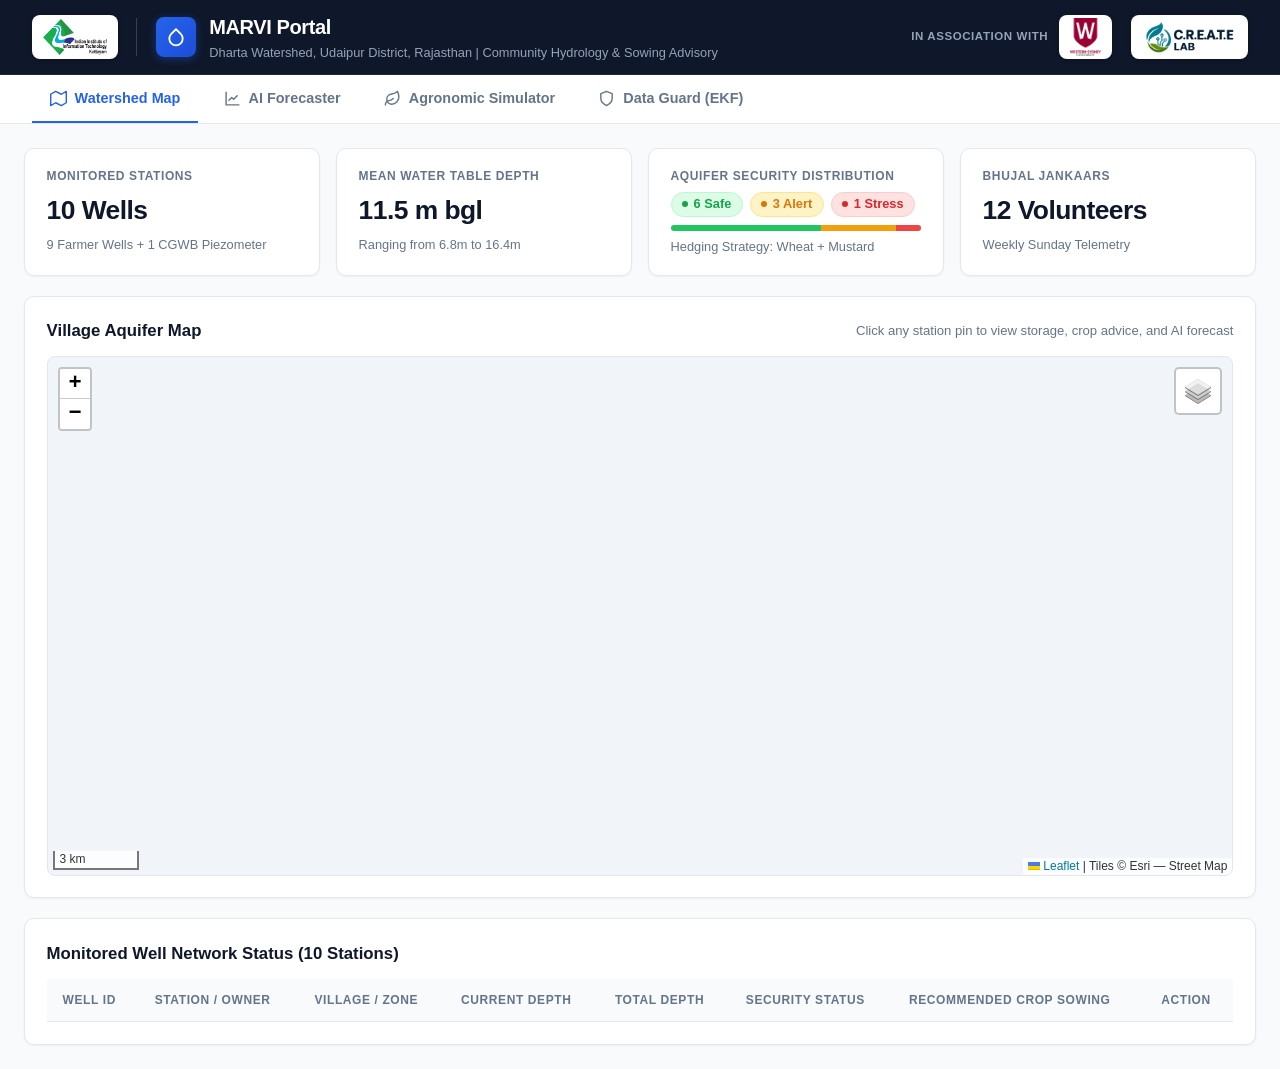
==== static/index.html @ f60148c8 "Initial commit: MARVI Smart Groundwater Portal & Vercel deployment configuration" ====
<!DOCTYPE html>
<html lang="en">
<head>
    <meta charset="UTF-8">
    <meta name="viewport" content="width=device-width, initial-scale=1.0">
    <title>MARVI - Smart Groundwater & Agronomic Advisory Portal</title>
    <link rel="icon" type="image/svg+xml" href="/static/favicon.svg">
    <link rel="shortcut icon" href="/static/favicon.svg">
    <!-- Local Leaflet CSS -->
    <link rel="stylesheet" href="/static/vendor/leaflet.css">
    <!-- Local Chart.js -->
    <script src="/static/vendor/chart.umd.min.js"></script>
    <!-- Local Leaflet JS -->
    <script src="/static/vendor/leaflet.js"></script>
    <!-- Custom Style -->
    <link rel="stylesheet" href="/static/style.css?v=4.3">
</head>
<body>

    <!-- Header -->
    <header>
        <div class="header-left">
            <div class="header-logo-card" title="Indian Institute of Information Technology Kottayam">
                <img src="/static/images/iiit_kottayam_logo.png" alt="IIIT Kottayam" class="header-logo" style="max-height: 36px;">
            </div>
            <div class="header-vdiv"></div>
            <div class="brand">
                <div class="brand-icon-wrap">
                    <svg width="20" height="20" viewBox="0 0 24 24" fill="none" stroke="currentColor" stroke-width="2.2" stroke-linecap="round" stroke-linejoin="round">
                        <path d="M12 2.69l5.66 5.66a8 8 0 1 1-11.31 0z"/>
                    </svg>
                </div>
                <div>
                    <div class="brand-title">
                        <span>MARVI Portal</span>
                    </div>
                    <div class="brand-subtitle">Dharta Watershed, Udaipur District, Rajasthan | Community Hydrology & Sowing Advisory</div>
                </div>
            </div>
        </div>

        <div class="header-right">
            <div class="association-block">
                <span class="association-text">In association with</span>
                <div class="header-logo-card" title="Western Sydney University">
                    <img src="/static/images/wsu_logo.png" alt="Western Sydney University" class="header-logo" style="max-height: 38px;">
                </div>
            </div>
            <div class="header-logo-card" title="C.R.E.A.T.E Lab, IIIT Kottayam">
                <img src="/static/images/create_lab_logo.png" alt="C.R.E.A.T.E Lab" class="header-logo" style="max-height: 34px;">
            </div>
        </div>
    </header>

    <!-- Navigation Tabs -->
    <nav class="tab-nav">
        <button class="tab-btn active" data-tab="tab-map">
            <svg viewBox="0 0 24 24" fill="none" stroke="currentColor" stroke-linecap="round" stroke-linejoin="round"><polygon points="1 6 1 22 8 18 16 22 23 18 23 2 16 6 8 2 1 6"/></svg>
            <span>Watershed Map</span>
        </button>
        <button class="tab-btn" data-tab="tab-forecast">
            <svg viewBox="0 0 24 24" fill="none" stroke="currentColor" stroke-linecap="round" stroke-linejoin="round"><path d="M3 3v18h18"/><path d="M18.7 8l-5.1 5.2-2.8-2.7L7 14.3"/></svg>
            <span>AI Forecaster</span>
        </button>
        <button class="tab-btn" data-tab="tab-simulator">
            <svg viewBox="0 0 24 24" fill="none" stroke="currentColor" stroke-linecap="round" stroke-linejoin="round"><path d="M11 20A7 7 0 0 1 9.8 6.1C15.5 5 17 4.48 19 2c1 2 2 4.18 2 8 0 5.5-4.78 10-10 10Z"/><path d="M2 21c0-3 1.85-5.36 5.08-6C9.5 14.52 12 13 13 12"/></svg>
            <span>Agronomic Simulator</span>
        </button>
        <button class="tab-btn" data-tab="tab-guard">
            <svg viewBox="0 0 24 24" fill="none" stroke="currentColor" stroke-linecap="round" stroke-linejoin="round"><path d="M12 22s8-4 8-10V5l-8-3-8 3v7c0 6 8 10 8 10z"/></svg>
            <span>Data Guard (EKF)</span>
        </button>
    </nav>

    <!-- Main Container -->
    <main class="container">

        <!-- ============================================================== -->
        <!-- TAB 1: WATERSHED MAP & WELL FLEET -->
        <!-- ============================================================== -->
        <section id="tab-map" class="tab-pane active">
            <!-- Stat KPIs -->
            <div class="stats-grid">
                <div class="stat-card">
                    <div class="stat-label">Monitored Stations</div>
                    <div class="stat-value" id="kpi-total-stations">10 Wells</div>
                    <div class="stat-sub" id="kpi-station-types">9 Farmer Wells + 1 CGWB Piezometer</div>
                </div>
                <div class="stat-card">
                    <div class="stat-label">Mean Water Table Depth</div>
                    <div class="stat-value" id="kpi-mean-depth">11.5 m bgl</div>
                    <div class="stat-sub" id="kpi-depth-range">Ranging from 6.8m to 16.4m</div>
                </div>
                <div class="stat-card">
                    <div class="stat-label">Aquifer Security Distribution</div>
                    <div class="chip-group" id="kpi-security-dist">
                        <span class="chip chip-green"><span class="chip-dot"></span> 6 Safe</span>
                        <span class="chip chip-amber"><span class="chip-dot"></span> 3 Alert</span>
                        <span class="chip chip-red"><span class="chip-dot"></span> 1 Stress</span>
                    </div>
                    <div class="dist-bar" id="kpi-dist-bar">
                        <div class="dist-bar-green" style="width: 60%;"></div>
                        <div class="dist-bar-amber" style="width: 30%;"></div>
                        <div class="dist-bar-red" style="width: 10%;"></div>
                    </div>
                    <div class="stat-sub" style="margin-top: 0.4rem;">Hedging Strategy: Wheat + Mustard</div>
                </div>
                <div class="stat-card">
                    <div class="stat-label">Bhujal Jankaars</div>
                    <div class="stat-value">12 Volunteers</div>
                    <div class="stat-sub">Weekly Sunday Telemetry</div>
                </div>
            </div>

            <!-- Leaflet Map Card -->
            <div class="card">
                <div class="card-title">
                    <span>Village Aquifer Map</span>
                    <span style="font-size:0.82rem; font-weight:normal; color:var(--text-muted);">Click any station pin to view storage, crop advice, and AI forecast</span>
                </div>
                <div id="map"></div>
            </div>

            <!-- Well Fleet Table -->
            <div class="card">
                <div class="card-title">Monitored Well Network Status (10 Stations)</div>
                <table class="data-table">
                    <thead>
                        <tr>
                            <th>Well ID</th>
                            <th>Station / Owner</th>
                            <th>Village / Zone</th>
                            <th>Current Depth</th>
                            <th>Total Depth</th>
                            <th>Security Status</th>
                            <th>Recommended Crop Sowing</th>
                            <th>Action</th>
                        </tr>
                    </thead>
                    <tbody id="fleet-table-body">
                        <!-- Populated by JS -->
                    </tbody>
                </table>
            </div>
        </section>


        <!-- ============================================================== -->
        <!-- TAB 2: AI FORECASTER (WELL-SPECIFIC HYDROLOGY) -->
        <!-- ============================================================== -->
        <section id="tab-forecast" class="tab-pane">
            <div class="card">
                <div class="card-title">
                    <span>Physics-Informed Dual-Horizon Forecaster</span>
                    <span class="status-badge status-green">Model: PyTorch 2-Layer LSTM (R²=0.92)</span>
                </div>
                <p style="color:var(--text-muted); font-size:0.88rem; margin-bottom:1.2rem;">
                    Physics loss incorporates aquifer mass conservation: &Delta;h &prop; &sum;(Recharge &minus; Pumping).
                    Select any well to inspect its unique hydrogeological depth, seasonal recession rate, and 60d / 90d forecasts.
                </p>

                <!-- Well Selector Bar -->
                <div style="background:#f8fafc; padding:0.9rem 1.2rem; border-radius:8px; border:1px solid var(--border); margin-bottom:1.25rem; display:flex; align-items:center; justify-content:space-between; flex-wrap:wrap; gap:1rem;">
                    <div style="display:flex; align-items:center; gap:0.75rem;">
                        <svg width="20" height="20" viewBox="0 0 24 24" fill="none" stroke="currentColor" stroke-width="2" stroke-linecap="round" stroke-linejoin="round" style="color:var(--primary-accent);">
                            <circle cx="12" cy="12" r="10"></circle>
                            <circle cx="12" cy="12" r="6"></circle>
                            <circle cx="12" cy="12" r="2"></circle>
                        </svg>
                        <div>
                            <div style="font-size:0.75rem; font-weight:700; color:var(--text-muted); text-transform:uppercase;">Select Monitored Well:</div>
                            <select id="forecast-well-select" style="font-weight:600; font-size:0.95rem; padding:0.45rem 0.75rem; border-radius:6px; border:1px solid var(--border); background:white; min-width:340px; color:#0f172a; cursor:pointer;">
                                <option value="RJ-DHT-01">RJ-DHT-01 - Ramesh Patel (Dharta Center) [GREEN]</option>
                                <option value="RJ-DHT-02">RJ-DHT-02 - Suresh Meena (Dharta East) [AMBER]</option>
                                <option value="RJ-DHT-03">RJ-DHT-03 - Kalu Ram (Dharta South) [GREEN]</option>
                                <option value="RJ-DHT-04">RJ-DHT-04 - Mohan Lal (Dharta West Check Dam) [GREEN]</option>
                                <option value="RJ-DHT-05">RJ-DHT-05 - Shanti Devi (Dharta Village Core) [GREEN]</option>
                                <option value="RJ-DHT-06">RJ-DHT-06 - Bhagwati Lal (Dharta North Ridge) [RED]</option>
                                <option value="RJ-DHT-07">RJ-DHT-07 - Leela Bai (Kundai Pond Zone) [GREEN]</option>
                                <option value="RJ-DHT-08">RJ-DHT-08 - Bheru Singh (Badgaon Road) [AMBER]</option>
                                <option value="RJ-DHT-09">RJ-DHT-09 - Chhagan Lal (Rundera Farm Cluster) [AMBER]</option>
                                <option value="Bhinder_Pz_1">Bhinder_Pz_1 - CGWB Regional Piezometer [GREEN]</option>
                            </select>
                        </div>
                    </div>
                    <div id="forecast-well-meta" style="display:flex; gap:1rem; align-items:center; font-size:0.88rem;">
                        <!-- Updated by JS -->
                    </div>
                </div>

                <!-- Dual Horizon KPI Cards -->
                <div class="stats-grid">
                    <div class="stat-card">
                        <div class="stat-label">60-Day Horizon Forecast</div>
                        <div class="stat-value" id="kpi-60d-pred">-- m</div>
                        <div class="stat-sub">
                            Actual Test Truth: <strong id="kpi-60d-true">-- m</strong> &bull; <span id="kpi-60d-diff" style="color:var(--green); font-weight:bold;">--</span> &bull; <strong>R² = 0.92</strong>
                        </div>
                    </div>
                    <div class="stat-card">
                        <div class="stat-label">90-Day Horizon Forecast (Flowering Gate)</div>
                        <div class="stat-value" id="kpi-90d-pred">-- m</div>
                        <div class="stat-sub">
                            Actual Test Truth: <strong id="kpi-90d-true">-- m</strong> &bull; <span id="kpi-90d-diff" style="color:var(--green); font-weight:bold;">--</span> &bull; <strong>R² = 0.86</strong>
                        </div>
                    </div>
                </div>

                <!-- Chart Horizon Mode Switcher -->
                <div style="display:flex; justify-content:space-between; align-items:center; margin-top:1.2rem; margin-bottom:0.6rem; flex-wrap:wrap; gap:0.5rem; background:#f8fafc; padding:0.6rem 1rem; border-radius:8px; border:1px solid var(--border);">
                    <div style="font-weight:700; color:var(--primary); font-size:0.88rem; display:flex; align-items:center; gap:0.4rem;">
                        <span>Forecast Horizon:</span>
                        <span style="font-weight:normal; font-size:0.8rem; color:var(--text-muted);">(Compare Predicted vs Actual for exact timeframes)</span>
                    </div>
                    <div style="display:flex; gap:0.4rem;">
                        <button id="btn-horizon-60d" class="btn btn-outline" style="padding:4px 10px; font-size:0.8rem;" onclick="setHorizonMode('60D')">
                            60-Day Horizon
                        </button>
                        <button id="btn-horizon-90d" class="btn btn-outline" style="padding:4px 10px; font-size:0.8rem;" onclick="setHorizonMode('90D')">
                            90-Day Horizon
                        </button>
                        <button id="btn-horizon-dual" class="btn" style="padding:4px 10px; font-size:0.8rem;" onclick="setHorizonMode('DUAL')">
                            Dual View (Comparison)
                        </button>
                    </div>
                </div>

                <!-- Chart.js Graph -->
                <div style="height: 440px; width: 100%; position: relative; margin-top: 0.5rem;">
                    <canvas id="forecastCanvas"></canvas>
                </div>
            </div>
        </section>


        <!-- ============================================================== -->
        <!-- TAB 3: APPROACHABLE AGRONOMIC SIMULATOR -->
        <!-- ============================================================== -->
        <section id="tab-simulator" class="tab-pane">
            <div class="card">
                <div class="card-title">
                    <span>Crop Planning & What-If Simulator</span>
                    <span id="res-status-badge" class="status-badge status-green">GREEN</span>
                </div>
                <p style="color:var(--text-muted); font-size:0.88rem; margin-bottom:1.25rem;">
                    Simulate your well water level and farm size to find your optimal Rabi crop allocation (Wheat vs Mustard vs Chickpea) and usable water volume in Litres.
                </p>

                <!-- 1-Click Helper Presets Toolbar -->
                <div style="background:#f8fafc; border:1px solid var(--border); border-radius:8px; padding:0.85rem 1rem; margin-bottom:1.25rem;">
                    <div style="font-weight:700; font-size:0.85rem; color:var(--primary); margin-bottom:0.5rem;">
                        Quick Scenario Presets:
                    </div>
                    <div style="display:flex; gap:0.6rem; flex-wrap:wrap; align-items:center;">
                        <button class="btn btn-outline" style="font-size:0.8rem; padding:4px 10px;" onclick="applySeasonPreset('GOOD')">
                            <span class="chip-dot" style="background:#22c55e;"></span> Good Monsoon (6.5m depth)
                        </button>
                        <button class="btn btn-outline" style="font-size:0.8rem; padding:4px 10px;" onclick="applySeasonPreset('NORMAL')">
                            <span class="chip-dot" style="background:#f59e0b;"></span> Normal Season (10.5m depth)
                        </button>
                        <button class="btn btn-outline" style="font-size:0.8rem; padding:4px 10px;" onclick="applySeasonPreset('DROUGHT')">
                            <span class="chip-dot" style="background:#ef4444;"></span> Drought Stress (15.5m depth)
                        </button>
                        <span style="color:#cbd5e1;">|</span>
                        <div style="display:flex; align-items:center; gap:0.4rem;">
                            <label style="font-size:0.82rem; font-weight:600; color:var(--text-muted);">Load Well:</label>
                            <select id="sim-well-select" style="font-size:0.82rem; font-weight:600; padding:4px 8px; border-radius:6px; background:white; border:1px solid var(--border); max-width:280px; cursor:pointer;">
                                <option value="">-- Choose Monitored Well --</option>
                                <option value="RJ-DHT-01">RJ-DHT-01 - Ramesh Patel (9.6m depth)</option>
                                <option value="RJ-DHT-02">RJ-DHT-02 - Suresh Meena (14.8m depth)</option>
                                <option value="RJ-DHT-03">RJ-DHT-03 - Kalu Ram (10.2m depth)</option>
                                <option value="RJ-DHT-04">RJ-DHT-04 - Mohan Lal (6.8m depth)</option>
                                <option value="RJ-DHT-05">RJ-DHT-05 - Shanti Devi (11.4m depth)</option>
                                <option value="RJ-DHT-06">RJ-DHT-06 - Bhagwati Lal (16.4m depth)</option>
                                <option value="RJ-DHT-07">RJ-DHT-07 - Leela Bai (7.4m depth)</option>
                                <option value="RJ-DHT-08">RJ-DHT-08 - Bheru Singh (13.9m depth)</option>
                                <option value="RJ-DHT-09">RJ-DHT-09 - Chhagan Lal (12.1m depth)</option>
                                <option value="Bhinder_Pz_1">Bhinder_Pz_1 - CGWB Piezometer (12.8m depth)</option>
                            </select>
                        </div>
                    </div>
                </div>

                <div class="grid-2">
                    <!-- Controls Column -->
                    <div>
                        <h4 style="margin-bottom:0.85rem; color:#0f172a; font-size:0.95rem; font-weight:700;">1. Adjust Well & Land Parameters</h4>

                        <div class="form-group">
                            <div class="form-label">
                                <span>Current Water Depth (meters bgl):</span>
                                <span class="form-value-badge" id="val-depth">9.6 m</span>
                            </div>
                            <input type="range" id="sim-depth" min="2.0" max="20.0" step="0.2" value="9.6">
                            <div style="display:flex; justify-content:space-between; font-size:0.75rem; color:var(--text-muted); margin-top:2px;">
                                <span>2m (Full well)</span>
                                <span>10m (Average)</span>
                                <span>20m (Empty)</span>
                            </div>
                        </div>

                        <div class="form-group">
                            <div class="form-label">
                                <span>Well Diameter (meters):</span>
                                <span class="form-value-badge" id="val-diam">2.5 m</span>
                            </div>
                            <input type="range" id="sim-diam" min="1.0" max="5.0" step="0.1" value="2.5">
                            <div style="display:flex; justify-content:space-between; font-size:0.75rem; color:var(--text-muted); margin-top:2px;">
                                <span>1m (Tube well)</span>
                                <span>2.5m (Typical dug well)</span>
                                <span>5m (Wide community well)</span>
                            </div>
                        </div>

                        <div class="form-group">
                            <div class="form-label">
                                <span>Total Well Physical Depth (meters):</span>
                                <span class="form-value-badge" id="val-total">18.0 m</span>
                            </div>
                            <input type="range" id="sim-total" min="10.0" max="25.0" step="0.5" value="18.0">
                            <div style="display:flex; justify-content:space-between; font-size:0.75rem; color:var(--text-muted); margin-top:2px;">
                                <span>10m (Shallow)</span>
                                <span>18m (Bedrock)</span>
                                <span>25m (Deep drilled)</span>
                            </div>
                        </div>

                        <div class="form-group">
                            <div class="form-label">
                                <span>Cultivated Land Area (hectares):</span>
                                <span class="form-value-badge" id="val-area">1.0 ha (4 Bighas)</span>
                            </div>
                            <input type="range" id="sim-area" min="0.5" max="4.0" step="0.1" value="1.0">
                            <div style="display:flex; justify-content:space-between; font-size:0.75rem; color:var(--text-muted); margin-top:2px;">
                                <span>0.5 ha (2 Bighas)</span>
                                <span>1.0 ha (4 Bighas)</span>
                                <span>4.0 ha (16 Bighas)</span>
                            </div>
                        </div>

                        <!-- Sowing Gate Hedging Card -->
                        <div class="alert-box alert-info" style="margin-top:1.25rem;">
                            <strong>Sowing Gate Lock & Hedging Protocol:</strong><br>
                            Sowing choice is locked once in mid-October. A 50/50 hedge (50% Wheat / 50% Mustard) provides proven downside risk mitigation against climate variability.
                            Subsequent weekly 60d/90d AI forecasts steer <em>deficit irrigation rationing</em> rather than unfeasible crop changes.
                        </div>
                    </div>

                    <!-- Visual Output Column -->
                    <div>
                        <h4 style="margin-bottom:0.85rem; color:#0f172a; font-size:0.95rem; font-weight:700;">2. Water Reservoir & Sowing Advice</h4>

                        <!-- Storage KPI Cards -->
                        <div class="stats-grid" style="grid-template-columns: 1fr 1fr; margin-bottom:0.85rem;">
                            <div class="stat-card">
                                <div class="stat-label">Usable Storage Volume</div>
                                <div class="stat-value" id="res-usable-litres" style="font-size:1.35rem;">-- L</div>
                                <div class="stat-sub">Excludes 1.5m pump suction buffer</div>
                            </div>
                            <div class="stat-card">
                                <div class="stat-label">Active Water Column</div>
                                <div class="stat-value" id="res-water-col" style="font-size:1.35rem;">-- m</div>
                                <div class="stat-sub">Saturated aquifer zone</div>
                            </div>
                        </div>

                        <!-- Graphical Cutaway Well Diagram -->
                        <div style="background:#f8fafc; border-radius:8px; padding:1rem; border:1px solid var(--border); display:flex; align-items:center; justify-content:center; gap:2rem;">
                            <div style="font-size:0.82rem; color:var(--text-muted); width:140px; line-height:1.4;">
                                <div><strong>Surface: 0.0m</strong></div>
                                <div style="margin: 22px 0 30px 0; color:#2563eb; font-weight:bold;">
                                    Water Table:<br><span id="diagram-water-depth">9.6m bgl</span>
                                </div>
                                <div style="color:#b45309; font-weight:600;">
                                    Pump Intake (1.5m buffer)
                                </div>
                                <div style="margin-top:18px; font-weight:bold; color:#0f172a;">
                                    Well Bottom: <span id="diagram-total-depth">18.0m</span>
                                </div>
                            </div>
                            <div class="column-visualizer">
                                <div class="water-body" id="water-level-body" style="height: 50%;"></div>
                                <div class="column-label" id="water-col-label" style="top: 45%;">-- m</div>
                            </div>
                        </div>

                        <!-- Crop Allocations -->
                        <div style="margin-top:1rem;">
                            <h4 style="margin-bottom:0.65rem; font-size:0.88rem; font-weight:700;">Recommended Cultivation Allocation:</h4>
                            
                            <div class="crop-bar-wrap">
                                <div class="crop-bar-label">
                                    <span><strong>Wheat (Gehun)</strong> &mdash; 4-5 Irrigations (~450 mm)</span>
                                    <span id="pct-wheat" style="font-weight:700; color:#15803d;">0%</span>
                                </div>
                                <div class="crop-progress"><div class="crop-fill fill-wheat" id="bar-wheat" style="width:0%;"></div></div>
                            </div>

                            <div class="crop-bar-wrap">
                                <div class="crop-bar-label">
                                    <span><strong>Mustard (Sarson)</strong> &mdash; 2-3 Irrigations (~240 mm)</span>
                                    <span id="pct-mustard" style="font-weight:700; color:#b45309;">0%</span>
                                </div>
                                <div class="crop-progress"><div class="crop-fill fill-mustard" id="bar-mustard" style="width:0%;"></div></div>
                            </div>

                            <div class="crop-bar-wrap">
                                <div class="crop-bar-label">
                                    <span><strong>Chickpea (Chana)</strong> &mdash; Drought Hardy (~180 mm)</span>
                                    <span id="pct-chickpea" style="font-weight:700; color:#c2410c;">0%</span>
                                </div>
                                <div class="crop-progress"><div class="crop-fill fill-chickpea" id="bar-chickpea" style="width:0%;"></div></div>
                            </div>

                            <div class="crop-bar-wrap">
                                <div class="crop-bar-label">
                                    <span><strong>Fallow / Conservation</strong> &mdash; Groundwater Preservation</span>
                                    <span id="pct-fallow" style="font-weight:700; color:#64748b;">0%</span>
                                </div>
                                <div class="crop-progress"><div class="crop-fill fill-fallow" id="bar-fallow" style="width:0%;"></div></div>
                            </div>
                        </div>

                        <!-- Action Takeaway Alert -->
                        <div id="sim-alert-box" class="alert-box alert-green">
                            Calculating advisory...
                        </div>
                    </div>
                </div>
            </div>
        </section>


        <!-- ============================================================== -->
        <!-- TAB 4: SMART DATA GUARD (EKF) -->
        <!-- ============================================================== -->
        <section id="tab-guard" class="tab-pane">
            <div class="card">
                <div class="card-title">
                    <span>Smart Data Guard & Extended Kalman Filter (EKF)</span>
                    <span class="status-badge status-green">Layer 1: Physics &bull; Layer 2: EKF &bull; Layer 3: Spatial</span>
                </div>
                <p style="color:var(--text-muted); font-size:0.88rem; margin-bottom:1.25rem;">
                    Validate raw crowdsourced readings from BhuJal Jankaars across all 10 watershed stations. Automatically catches 10x decimal slips, active pumping cone drawdown, and negative depth errors.
                </p>

                <div class="grid-2">
                    <!-- Form -->
                    <div>
                        <div class="form-group">
                            <label class="form-label">Select Target Well:</label>
                            <select id="guard-well" style="cursor:pointer;">
                                <option value="RJ-DHT-01">RJ-DHT-01 - Ramesh Patel (Dharta Center - 18.0m total)</option>
                                <option value="RJ-DHT-02">RJ-DHT-02 - Suresh Meena (Dharta East - 18.0m total)</option>
                                <option value="RJ-DHT-03">RJ-DHT-03 - Kalu Ram (Dharta South - 16.0m total)</option>
                                <option value="RJ-DHT-04">RJ-DHT-04 - Mohan Lal (Dharta West Check Dam - 15.0m total)</option>
                                <option value="RJ-DHT-05">RJ-DHT-05 - Shanti Devi (Dharta Village Core - 17.0m total)</option>
                                <option value="RJ-DHT-06">RJ-DHT-06 - Bhagwati Lal (Dharta North Ridge - 19.0m total)</option>
                                <option value="RJ-DHT-07">RJ-DHT-07 - Leela Bai (Kundai Pond Zone - 14.0m total)</option>
                                <option value="RJ-DHT-08">RJ-DHT-08 - Bheru Singh (Badgaon Road - 18.0m total)</option>
                                <option value="RJ-DHT-09">RJ-DHT-09 - Chhagan Lal (Rundera Farm Cluster - 16.0m total)</option>
                                <option value="Bhinder_Pz_1">Bhinder_Pz_1 - CGWB Piezometer (20.0m total)</option>
                            </select>
                        </div>

                        <div class="form-group">
                            <label class="form-label">Sounder Tape Depth Reading (meters):</label>
                            <input type="number" id="guard-depth" step="0.1" value="9.6">
                        </div>

                        <div class="form-group" style="display:flex; align-items:center; gap:0.6rem;">
                            <input type="checkbox" id="guard-pumping" style="width:auto; cursor:pointer;">
                            <label for="guard-pumping" style="font-size:0.85rem; cursor:pointer;">Is irrigation motor pump currently running?</label>
                        </div>

                        <button id="btn-validate-guard" class="btn" style="width:100%; margin-top:0.35rem;">
                            Run Telemetry Inspection
                        </button>

                        <!-- Quick Test Presets -->
                        <div style="margin-top:1.25rem;">
                            <div style="font-size:0.8rem; font-weight:600; color:var(--text-muted); margin-bottom:0.4rem;">Test Presets:</div>
                            <div style="display:flex; gap:0.4rem; flex-wrap:wrap;">
                                <button class="btn btn-outline" style="font-size:0.75rem; padding:4px 8px;" onclick="setGuardPreset(9.6, false)">Normal (9.6m)</button>
                                <button class="btn btn-outline" style="font-size:0.75rem; padding:4px 8px;" onclick="setGuardPreset(25.0, false)">Decimal Slip (25.0m)</button>
                                <button class="btn btn-outline" style="font-size:0.75rem; padding:4px 8px;" onclick="setGuardPreset(15.8, true)">Pump Running (15.8m)</button>
                                <button class="btn btn-outline" style="font-size:0.75rem; padding:4px 8px;" onclick="setGuardPreset(-2.5, false)">Negative (-2.5m)</button>
                            </div>
                        </div>
                    </div>

                    <!-- Telemetry Output -->
                    <div>
                        <div class="card" style="box-shadow:none; border: 1px solid var(--border); background:#f8fafc;">
                            <div style="display:flex; justify-content:space-between; align-items:center; margin-bottom:0.75rem;">
                                <strong>Inspection Telemetry</strong>
                                <span id="guard-res-status" class="status-badge status-green">ACCEPTED</span>
                            </div>

                            <p id="guard-res-expl" style="font-size:0.9rem; margin-bottom:0.85rem; color:var(--text);">
                                Ready for measurement input.
                            </p>

                            <div id="guard-res-corr" class="alert-box alert-amber" style="display:none; margin-bottom:0.85rem;">
                            </div>

                            <div class="stats-grid" style="grid-template-columns: 1fr 1fr; margin-bottom:0;">
                                <div class="stat-card" style="background:white;">
                                    <div class="stat-label">EKF Predicted Depth</div>
                                    <div class="stat-value" id="guard-res-ekf" style="font-size:1.15rem;">-- m</div>
                                </div>
                                <div class="stat-card" style="background:white;">
                                    <div class="stat-label">Recession Velocity</div>
                                    <div class="stat-value" id="guard-res-vel" style="font-size:1.15rem;">-- m/d</div>
                                </div>
                            </div>
                            <div style="margin-top:0.5rem; font-size:0.75rem; color:var(--text-muted); text-align:right;">
                                Innovation Z-Score: <span id="guard-res-z" style="font-weight:bold;">--</span>
                            </div>
                        </div>
                    </div>
                </div>
            </div>
        </section>

    </main>

    <!-- Custom App Script -->
    <script src="/static/app.js?v=4.1"></script>
</body>
</html>
---- static/vendor/leaflet.css ----
/* required styles */

.leaflet-pane,
.leaflet-tile,
.leaflet-marker-icon,
.leaflet-marker-shadow,
.leaflet-tile-container,
.leaflet-pane > svg,
.leaflet-pane > canvas,
.leaflet-zoom-box,
.leaflet-image-layer,
.leaflet-layer {
	position: absolute;
	left: 0;
	top: 0;
	}
.leaflet-container {
	overflow: hidden;
	}
.leaflet-tile,
.leaflet-marker-icon,
.leaflet-marker-shadow {
	-webkit-user-select: none;
	   -moz-user-select: none;
	        user-select: none;
	  -webkit-user-drag: none;
	}
/* Prevents IE11 from highlighting tiles in blue */
.leaflet-tile::selection {
	background: transparent;
}
/* Safari renders non-retina tile on retina better with this, but Chrome is worse */
.leaflet-safari .leaflet-tile {
	image-rendering: -webkit-optimize-contrast;
	}
/* hack that prevents hw layers "stretching" when loading new tiles */
.leaflet-safari .leaflet-tile-container {
	width: 1600px;
	height: 1600px;
	-webkit-transform-origin: 0 0;
	}
.leaflet-marker-icon,
.leaflet-marker-shadow {
	display: block;
	}
/* .leaflet-container svg: reset svg max-width decleration shipped in Joomla! (joomla.org) 3.x */
/* .leaflet-container img: map is broken in FF if you have max-width: 100% on tiles */
.leaflet-container .leaflet-overlay-pane svg {
	max-width: none !important;
	max-height: none !important;
	}
.leaflet-container .leaflet-marker-pane img,
.leaflet-container .leaflet-shadow-pane img,
.leaflet-container .leaflet-tile-pane img,
.leaflet-container img.leaflet-image-layer,
.leaflet-container .leaflet-tile {
	max-width: none !important;
	max-height: none !important;
	width: auto;
	padding: 0;
	}

.leaflet-container img.leaflet-tile {
	/* See: https://bugs.chromium.org/p/chromium/issues/detail?id=600120 */
	mix-blend-mode: plus-lighter;
}

.leaflet-container.leaflet-touch-zoom {
	-ms-touch-action: pan-x pan-y;
	touch-action: pan-x pan-y;
	}
.leaflet-container.leaflet-touch-drag {
	-ms-touch-action: pinch-zoom;
	/* Fallback for FF which doesn't support pinch-zoom */
	touch-action: none;
	touch-action: pinch-zoom;
}
.leaflet-container.leaflet-touch-drag.leaflet-touch-zoom {
	-ms-touch-action: none;
	touch-action: none;
}
.leaflet-container {
	-webkit-tap-highlight-color: transparent;
}
.leaflet-container a {
	-webkit-tap-highlight-color: rgba(51, 181, 229, 0.4);
}
.leaflet-tile {
	filter: inherit;
	visibility: hidden;
	}
.leaflet-tile-loaded {
	visibility: inherit;
	}
.leaflet-zoom-box {
	width: 0;
	height: 0;
	-moz-box-sizing: border-box;
	     box-sizing: border-box;
	z-index: 800;
	}
/* workaround for https://bugzilla.mozilla.org/show_bug.cgi?id=888319 */
.leaflet-overlay-pane svg {
	-moz-user-select: none;
	}

.leaflet-pane         { z-index: 400; }

.leaflet-tile-pane    { z-index: 200; }
.leaflet-overlay-pane { z-index: 400; }
.leaflet-shadow-pane  { z-index: 500; }
.leaflet-marker-pane  { z-index: 600; }
.leaflet-tooltip-pane   { z-index: 650; }
.leaflet-popup-pane   { z-index: 700; }

.leaflet-map-pane canvas { z-index: 100; }
.leaflet-map-pane svg    { z-index: 200; }

.leaflet-vml-shape {
	width: 1px;
	height: 1px;
	}
.lvml {
	behavior: url(#default#VML);
	display: inline-block;
	position: absolute;
	}


/* control positioning */

.leaflet-control {
	position: relative;
	z-index: 800;
	pointer-events: visiblePainted; /* IE 9-10 doesn't have auto */
	pointer-events: auto;
	}
.leaflet-top,
.leaflet-bottom {
	position: absolute;
	z-index: 1000;
	pointer-events: none;
	}
.leaflet-top {
	top: 0;
	}
.leaflet-right {
	right: 0;
	}
.leaflet-bottom {
	bottom: 0;
	}
.leaflet-left {
	left: 0;
	}
.leaflet-control {
	float: left;
	clear: both;
	}
.leaflet-right .leaflet-control {
	float: right;
	}
.leaflet-top .leaflet-control {
	margin-top: 10px;
	}
.leaflet-bottom .leaflet-control {
	margin-bottom: 10px;
	}
.leaflet-left .leaflet-control {
	margin-left: 10px;
	}
.leaflet-right .leaflet-control {
	margin-right: 10px;
	}


/* zoom and fade animations */

.leaflet-fade-anim .leaflet-popup {
	opacity: 0;
	-webkit-transition: opacity 0.2s linear;
	   -moz-transition: opacity 0.2s linear;
	        transition: opacity 0.2s linear;
	}
.leaflet-fade-anim .leaflet-map-pane .leaflet-popup {
	opacity: 1;
	}
.leaflet-zoom-animated {
	-webkit-transform-origin: 0 0;
	    -ms-transform-origin: 0 0;
	        transform-origin: 0 0;
	}
svg.leaflet-zoom-animated {
	will-change: transform;
}

.leaflet-zoom-anim .leaflet-zoom-animated {
	-webkit-transition: -webkit-transform 0.25s cubic-bezier(0,0,0.25,1);
	   -moz-transition:    -moz-transform 0.25s cubic-bezier(0,0,0.25,1);
	        transition:         transform 0.25s cubic-bezier(0,0,0.25,1);
	}
.leaflet-zoom-anim .leaflet-tile,
.leaflet-pan-anim .leaflet-tile {
	-webkit-transition: none;
	   -moz-transition: none;
	        transition: none;
	}

.leaflet-zoom-anim .leaflet-zoom-hide {
	visibility: hidden;
	}


/* cursors */

.leaflet-interactive {
	cursor: pointer;
	}
.leaflet-grab {
	cursor: -webkit-grab;
	cursor:    -moz-grab;
	cursor:         grab;
	}
.leaflet-crosshair,
.leaflet-crosshair .leaflet-interactive {
	cursor: crosshair;
	}
.leaflet-popup-pane,
.leaflet-control {
	cursor: auto;
	}
.leaflet-dragging .leaflet-grab,
.leaflet-dragging .leaflet-grab .leaflet-interactive,
.leaflet-dragging .leaflet-marker-draggable {
	cursor: move;
	cursor: -webkit-grabbing;
	cursor:    -moz-grabbing;
	cursor:         grabbing;
	}

/* marker & overlays interactivity */
.leaflet-marker-icon,
.leaflet-marker-shadow,
.leaflet-image-layer,
.leaflet-pane > svg path,
.leaflet-tile-container {
	pointer-events: none;
	}

.leaflet-marker-icon.leaflet-interactive,
.leaflet-image-layer.leaflet-interactive,
.leaflet-pane > svg path.leaflet-interactive,
svg.leaflet-image-layer.leaflet-interactive path {
	pointer-events: visiblePainted; /* IE 9-10 doesn't have auto */
	pointer-events: auto;
	}

/* visual tweaks */

.leaflet-container {
	background: #ddd;
	outline-offset: 1px;
	}
.leaflet-container a {
	color: #0078A8;
	}
.leaflet-zoom-box {
	border: 2px dotted #38f;
	background: rgba(255,255,255,0.5);
	}


/* general typography */
.leaflet-container {
	font-family: "Helvetica Neue", Arial, Helvetica, sans-serif;
	font-size: 12px;
	font-size: 0.75rem;
	line-height: 1.5;
	}


/* general toolbar styles */

.leaflet-bar {
	box-shadow: 0 1px 5px rgba(0,0,0,0.65);
	border-radius: 4px;
	}
.leaflet-bar a {
	background-color: #fff;
	border-bottom: 1px solid #ccc;
	width: 26px;
	height: 26px;
	line-height: 26px;
	display: block;
	text-align: center;
	text-decoration: none;
	color: black;
	}
.leaflet-bar a,
.leaflet-control-layers-toggle {
	background-position: 50% 50%;
	background-repeat: no-repeat;
	display: block;
	}
.leaflet-bar a:hover,
.leaflet-bar a:focus {
	background-color: #f4f4f4;
	}
.leaflet-bar a:first-child {
	border-top-left-radius: 4px;
	border-top-right-radius: 4px;
	}
.leaflet-bar a:last-child {
	border-bottom-left-radius: 4px;
	border-bottom-right-radius: 4px;
	border-bottom: none;
	}
.leaflet-bar a.leaflet-disabled {
	cursor: default;
	background-color: #f4f4f4;
	color: #bbb;
	}

.leaflet-touch .leaflet-bar a {
	width: 30px;
	height: 30px;
	line-height: 30px;
	}
.leaflet-touch .leaflet-bar a:first-child {
	border-top-left-radius: 2px;
	border-top-right-radius: 2px;
	}
.leaflet-touch .leaflet-bar a:last-child {
	border-bottom-left-radius: 2px;
	border-bottom-right-radius: 2px;
	}

/* zoom control */

.leaflet-control-zoom-in,
.leaflet-control-zoom-out {
	font: bold 18px 'Lucida Console', Monaco, monospace;
	text-indent: 1px;
	}

.leaflet-touch .leaflet-control-zoom-in, .leaflet-touch .leaflet-control-zoom-out  {
	font-size: 22px;
	}


/* layers control */

.leaflet-control-layers {
	box-shadow: 0 1px 5px rgba(0,0,0,0.4);
	background: #fff;
	border-radius: 5px;
	}
.leaflet-control-layers-toggle {
	background-image: url(images/layers.png);
	width: 36px;
	height: 36px;
	}
.leaflet-retina .leaflet-control-layers-toggle {
	background-image: url(images/layers-2x.png);
	background-size: 26px 26px;
	}
.leaflet-touch .leaflet-control-layers-toggle {
	width: 44px;
	height: 44px;
	}
.leaflet-control-layers .leaflet-control-layers-list,
.leaflet-control-layers-expanded .leaflet-control-layers-toggle {
	display: none;
	}
.leaflet-control-layers-expanded .leaflet-control-layers-list {
	display: block;
	position: relative;
	}
.leaflet-control-layers-expanded {
	padding: 6px 10px 6px 6px;
	color: #333;
	background: #fff;
	}
.leaflet-control-layers-scrollbar {
	overflow-y: scroll;
	overflow-x: hidden;
	padding-right: 5px;
	}
.leaflet-control-layers-selector {
	margin-top: 2px;
	position: relative;
	top: 1px;
	}
.leaflet-control-layers label {
	display: block;
	font-size: 13px;
	font-size: 1.08333em;
	}
.leaflet-control-layers-separator {
	height: 0;
	border-top: 1px solid #ddd;
	margin: 5px -10px 5px -6px;
	}

/* Default icon URLs */
.leaflet-default-icon-path { /* used only in path-guessing heuristic, see L.Icon.Default */
	background-image: url(images/marker-icon.png);
	}


/* attribution and scale controls */

.leaflet-container .leaflet-control-attribution {
	background: #fff;
	background: rgba(255, 255, 255, 0.8);
	margin: 0;
	}
.leaflet-control-attribution,
.leaflet-control-scale-line {
	padding: 0 5px;
	color: #333;
	line-height: 1.4;
	}
.leaflet-control-attribution a {
	text-decoration: none;
	}
.leaflet-control-attribution a:hover,
.leaflet-control-attribution a:focus {
	text-decoration: underline;
	}
.leaflet-attribution-flag {
	display: inline !important;
	vertical-align: baseline !important;
	width: 1em;
	height: 0.6669em;
	}
.leaflet-left .leaflet-control-scale {
	margin-left: 5px;
	}
.leaflet-bottom .leaflet-control-scale {
	margin-bottom: 5px;
	}
.leaflet-control-scale-line {
	border: 2px solid #777;
	border-top: none;
	line-height: 1.1;
	padding: 2px 5px 1px;
	white-space: nowrap;
	-moz-box-sizing: border-box;
	     box-sizing: border-box;
	background: rgba(255, 255, 255, 0.8);
	text-shadow: 1px 1px #fff;
	}
.leaflet-control-scale-line:not(:first-child) {
	border-top: 2px solid #777;
	border-bottom: none;
	margin-top: -2px;
	}
.leaflet-control-scale-line:not(:first-child):not(:last-child) {
	border-bottom: 2px solid #777;
	}

.leaflet-touch .leaflet-control-attribution,
.leaflet-touch .leaflet-control-layers,
.leaflet-touch .leaflet-bar {
	box-shadow: none;
	}
.leaflet-touch .leaflet-control-layers,
.leaflet-touch .leaflet-bar {
	border: 2px solid rgba(0,0,0,0.2);
	background-clip: padding-box;
	}


/* popup */

.leaflet-popup {
	position: absolute;
	text-align: center;
	margin-bottom: 20px;
	}
.leaflet-popup-content-wrapper {
	padding: 1px;
	text-align: left;
	border-radius: 12px;
	}
.leaflet-popup-content {
	margin: 13px 24px 13px 20px;
	line-height: 1.3;
	font-size: 13px;
	font-size: 1.08333em;
	min-height: 1px;
	}
.leaflet-popup-content p {
	margin: 17px 0;
	margin: 1.3em 0;
	}
.leaflet-popup-tip-container {
	width: 40px;
	height: 20px;
	position: absolute;
	left: 50%;
	margin-top: -1px;
	margin-left: -20px;
	overflow: hidden;
	pointer-events: none;
	}
.leaflet-popup-tip {
	width: 17px;
	height: 17px;
	padding: 1px;

	margin: -10px auto 0;
	pointer-events: auto;

	-webkit-transform: rotate(45deg);
	   -moz-transform: rotate(45deg);
	    -ms-transform: rotate(45deg);
	        transform: rotate(45deg);
	}
.leaflet-popup-content-wrapper,
.leaflet-popup-tip {
	background: white;
	color: #333;
	box-shadow: 0 3px 14px rgba(0,0,0,0.4);
	}
.leaflet-container a.leaflet-popup-close-button {
	position: absolute;
	top: 0;
	right: 0;
	border: none;
	text-align: center;
	width: 24px;
	height: 24px;
	font: 16px/24px Tahoma, Verdana, sans-serif;
	color: #757575;
	text-decoration: none;
	background: transparent;
	}
.leaflet-container a.leaflet-popup-close-button:hover,
.leaflet-container a.leaflet-popup-close-button:focus {
	color: #585858;
	}
.leaflet-popup-scrolled {
	overflow: auto;
	}

.leaflet-oldie .leaflet-popup-content-wrapper {
	-ms-zoom: 1;
	}
.leaflet-oldie .leaflet-popup-tip {
	width: 24px;
	margin: 0 auto;

	-ms-filter: "progid:DXImageTransform.Microsoft.Matrix(M11=0.70710678, M12=0.70710678, M21=-0.70710678, M22=0.70710678)";
	filter: progid:DXImageTransform.Microsoft.Matrix(M11=0.70710678, M12=0.70710678, M21=-0.70710678, M22=0.70710678);
	}

.leaflet-oldie .leaflet-control-zoom,
.leaflet-oldie .leaflet-control-layers,
.leaflet-oldie .leaflet-popup-content-wrapper,
.leaflet-oldie .leaflet-popup-tip {
	border: 1px solid #999;
	}


/* div icon */

.leaflet-div-icon {
	background: #fff;
	border: 1px solid #666;
	}


/* Tooltip */
/* Base styles for the element that has a tooltip */
.leaflet-tooltip {
	position: absolute;
	padding: 6px;
	background-color: #fff;
	border: 1px solid #fff;
	border-radius: 3px;
	color: #222;
	white-space: nowrap;
	-webkit-user-select: none;
	-moz-user-select: none;
	-ms-user-select: none;
	user-select: none;
	pointer-events: none;
	box-shadow: 0 1px 3px rgba(0,0,0,0.4);
	}
.leaflet-tooltip.leaflet-interactive {
	cursor: pointer;
	pointer-events: auto;
	}
.leaflet-tooltip-top:before,
.leaflet-tooltip-bottom:before,
.leaflet-tooltip-left:before,
.leaflet-tooltip-right:before {
	position: absolute;
	pointer-events: none;
	border: 6px solid transparent;
	background: transparent;
	content: "";
	}

/* Directions */

.leaflet-tooltip-bottom {
	margin-top: 6px;
}
.leaflet-tooltip-top {
	margin-top: -6px;
}
.leaflet-tooltip-bottom:before,
.leaflet-tooltip-top:before {
	left: 50%;
	margin-left: -6px;
	}
.leaflet-tooltip-top:before {
	bottom: 0;
	margin-bottom: -12px;
	border-top-color: #fff;
	}
.leaflet-tooltip-bottom:before {
	top: 0;
	margin-top: -12px;
	margin-left: -6px;
	border-bottom-color: #fff;
	}
.leaflet-tooltip-left {
	margin-left: -6px;
}
.leaflet-tooltip-right {
	margin-left: 6px;
}
.leaflet-tooltip-left:before,
.leaflet-tooltip-right:before {
	top: 50%;
	margin-top: -6px;
	}
.leaflet-tooltip-left:before {
	right: 0;
	margin-right: -12px;
	border-left-color: #fff;
	}
.leaflet-tooltip-right:before {
	left: 0;
	margin-left: -12px;
	border-right-color: #fff;
	}

/* Printing */

@media print {
	/* Prevent printers from removing background-images of controls. */
	.leaflet-control {
		-webkit-print-color-adjust: exact;
		print-color-adjust: exact;
		}
	}
---- static/style.css ----
/* MARVI Professional GIS & Hydrological Web Application Styles (v4.0) */
:root {
  --primary: #0f172a;
  --primary-accent: #2563eb;
  --primary-light: #3b82f6;
  --secondary: #0d9488;
  --bg: #f8fafc;
  --surface: #ffffff;
  --border: #e2e8f0;
  --border-light: #f1f5f9;
  --text: #0f172a;
  --text-muted: #64748b;
  --text-subtle: #94a3b8;
  
  --green: #16a34a;
  --green-bg: #dcfce7;
  --green-border: #bbf7d0;
  
  --amber: #d97706;
  --amber-bg: #fef3c7;
  --amber-border: #fde68a;
  
  --red: #dc2626;
  --red-bg: #fee2e2;
  --red-border: #fecaca;
  
  --shadow-sm: 0 1px 2px 0 rgb(0 0 0 / 0.05);
  --shadow: 0 1px 3px 0 rgb(0 0 0 / 0.1), 0 1px 2px -1px rgb(0 0 0 / 0.1);
  --shadow-md: 0 4px 6px -1px rgb(0 0 0 / 0.1), 0 2px 4px -2px rgb(0 0 0 / 0.1);
  --shadow-lg: 0 10px 15px -3px rgb(0 0 0 / 0.1), 0 4px 6px -4px rgb(0 0 0 / 0.1);
  --radius: 10px;
}

* {
  box-sizing: border-box;
  margin: 0;
  padding: 0;
}

body {
  font-family: -apple-system, BlinkMacSystemFont, "Inter", "Segoe UI", Roboto, "Helvetica Neue", Arial, sans-serif;
  background-color: var(--bg);
  color: var(--text);
  line-height: 1.5;
  -webkit-font-smoothing: antialiased;
}

/* Header */
header {
  background: #0f172a;
  color: #f8fafc;
  padding: 0.75rem 2rem;
  border-bottom: 1px solid #1e293b;
  display: flex;
  justify-content: space-between;
  align-items: center;
  flex-wrap: wrap;
  gap: 1.25rem;
}

.header-left {
  display: flex;
  align-items: center;
  gap: 1.15rem;
}

.header-vdiv {
  width: 1px;
  height: 38px;
  background: rgba(255, 255, 255, 0.18);
}

.header-right {
  display: flex;
  align-items: center;
  gap: 1.15rem;
  flex-wrap: wrap;
}

.header-logo-card {
  background: #ffffff;
  padding: 4px 10px;
  border-radius: 8px;
  display: inline-flex;
  align-items: center;
  justify-content: center;
  box-shadow: 0 1px 4px rgba(0, 0, 0, 0.25);
  border: 1px solid rgba(255, 255, 255, 0.2);
  height: 44px;
  box-sizing: border-box;
  transition: transform 0.15s ease;
}

.header-logo-card:hover {
  transform: translateY(-1px);
}

.header-logo {
  max-height: 36px;
  width: auto;
  object-fit: contain;
  display: block;
}

.association-block {
  display: flex;
  align-items: center;
  gap: 0.65rem;
}

.association-text {
  font-size: 0.72rem;
  font-weight: 600;
  text-transform: uppercase;
  letter-spacing: 0.05em;
  color: #94a3b8;
  white-space: nowrap;
}

.brand {
  display: flex;
  align-items: center;
  gap: 0.85rem;
}

.brand-icon-wrap {
  width: 40px;
  height: 40px;
  border-radius: 8px;
  background: linear-gradient(135deg, #2563eb 0%, #1d4ed8 100%);
  display: flex;
  align-items: center;
  justify-content: center;
  color: white;
  box-shadow: 0 2px 8px rgba(37, 99, 235, 0.4);
}

.brand-title {
  font-size: 1.25rem;
  font-weight: 700;
  letter-spacing: -0.02em;
  color: #ffffff;
  display: flex;
  align-items: center;
  gap: 0.5rem;
}

.brand-badge {
  font-size: 0.7rem;
  font-weight: 600;
  text-transform: uppercase;
  letter-spacing: 0.05em;
  background: rgba(37, 99, 235, 0.2);
  color: #93c5fd;
  border: 1px solid rgba(147, 197, 253, 0.3);
  padding: 2px 6px;
  border-radius: 4px;
}

.brand-subtitle {
  font-size: 0.8rem;
  color: #94a3b8;
  margin-top: 1px;
}

.system-pill {
  background: rgba(255, 255, 255, 0.06);
  backdrop-filter: blur(8px);
  padding: 0.35rem 0.85rem;
  border-radius: 9999px;
  font-size: 0.8rem;
  font-weight: 500;
  color: #cbd5e1;
  border: 1px solid rgba(255, 255, 255, 0.12);
  display: flex;
  align-items: center;
  gap: 0.5rem;
}

.indicator-dot {
  width: 8px;
  height: 8px;
  border-radius: 50%;
  background: #22c55e;
  box-shadow: 0 0 6px #22c55e;
  display: inline-block;
  animation: pulseDot 2s infinite ease-in-out;
}

@keyframes pulseDot {
  0% { transform: scale(0.95); opacity: 0.8; }
  50% { transform: scale(1.15); opacity: 1; }
  100% { transform: scale(0.95); opacity: 0.8; }
}

/* Navigation Tabs */
nav.tab-nav {
  display: flex;
  background: var(--surface);
  border-bottom: 1px solid var(--border);
  padding: 0 2rem;
  gap: 0.5rem;
  overflow-x: auto;
}

.tab-btn {
  background: none;
  border: none;
  padding: 0.9rem 1.1rem;
  font-size: 0.9rem;
  font-weight: 600;
  color: var(--text-muted);
  cursor: pointer;
  border-bottom: 2px solid transparent;
  transition: all 0.2s ease;
  white-space: nowrap;
  display: inline-flex;
  align-items: center;
  gap: 0.5rem;
}

.tab-btn svg {
  width: 17px;
  height: 17px;
  stroke-width: 2;
  color: var(--text-muted);
  transition: color 0.2s ease;
}

.tab-btn:hover {
  color: var(--primary-accent);
}

.tab-btn:hover svg {
  color: var(--primary-accent);
}

.tab-btn.active {
  color: var(--primary-accent);
  border-bottom-color: var(--primary-accent);
}

.tab-btn.active svg {
  color: var(--primary-accent);
}

/* Main Container */
main.container {
  max-width: 1400px;
  margin: 1.5rem auto;
  padding: 0 1.5rem;
}

.tab-pane {
  display: none;
}

.tab-pane.active {
  display: block;
  animation: fadeIn 0.2s ease-in-out;
}

@keyframes fadeIn {
  from { opacity: 0; transform: translateY(3px); }
  to { opacity: 1; transform: translateY(0); }
}

/* Stat Cards */
.stats-grid {
  display: grid;
  grid-template-columns: repeat(auto-fit, minmax(240px, 1fr));
  gap: 1rem;
  margin-bottom: 1.25rem;
}

.stat-card {
  background: var(--surface);
  padding: 1.15rem 1.35rem;
  border-radius: var(--radius);
  border: 1px solid var(--border);
  box-shadow: var(--shadow-sm);
  transition: box-shadow 0.2s ease;
}

.stat-card:hover {
  box-shadow: var(--shadow);
}

.stat-label {
  font-size: 0.75rem;
  color: var(--text-muted);
  text-transform: uppercase;
  letter-spacing: 0.05em;
  font-weight: 700;
}

.stat-value {
  font-size: 1.65rem;
  font-weight: 700;
  color: #0f172a;
  margin: 0.35rem 0 0.25rem 0;
  letter-spacing: -0.02em;
}

.stat-sub {
  font-size: 0.8rem;
  color: var(--text-muted);
}

/* Status Chips */
.chip-group {
  display: flex;
  align-items: center;
  gap: 0.45rem;
  flex-wrap: wrap;
  margin: 0.4rem 0 0.35rem 0;
}

.chip {
  display: inline-flex;
  align-items: center;
  gap: 0.35rem;
  padding: 0.2rem 0.65rem;
  border-radius: 9999px;
  font-size: 0.8rem;
  font-weight: 600;
  line-height: 1.3;
}

.chip-dot {
  width: 6px;
  height: 6px;
  border-radius: 50%;
}

.chip-green { background: var(--green-bg); color: var(--green); border: 1px solid var(--green-border); }
.chip-green .chip-dot { background: var(--green); }

.chip-amber { background: var(--amber-bg); color: var(--amber); border: 1px solid var(--amber-border); }
.chip-amber .chip-dot { background: var(--amber); }

.chip-red { background: var(--red-bg); color: var(--red); border: 1px solid var(--red-border); }
.chip-red .chip-dot { background: var(--red); }

/* Distribution bar */
.dist-bar {
  display: flex;
  height: 6px;
  border-radius: 9999px;
  overflow: hidden;
  margin-top: 0.5rem;
  background: #f1f5f9;
}

.dist-bar-green { background: #22c55e; }
.dist-bar-amber { background: #f59e0b; }
.dist-bar-red { background: #ef4444; }

/* Cards */
.card {
  background: var(--surface);
  border-radius: var(--radius);
  border: 1px solid var(--border);
  box-shadow: var(--shadow-sm);
  padding: 1.35rem;
  margin-bottom: 1.25rem;
}

.card-title {
  font-size: 1.05rem;
  font-weight: 700;
  color: #0f172a;
  margin-bottom: 0.75rem;
  display: flex;
  align-items: center;
  justify-content: space-between;
  flex-wrap: wrap;
  gap: 0.5rem;
}

/* Leaflet Container Styling */
.leaflet-container {
  background: #f1f5f9 !important;
  font-family: inherit;
}

#map {
  height: 520px;
  width: 100%;
  border-radius: 8px;
  border: 1px solid var(--border);
  z-index: 10;
}

/* Leaflet Custom Marker Icons */
.custom-leaflet-icon {
  background: transparent !important;
  border: none !important;
}

.custom-pin {
  width: 22px;
  height: 22px;
  border-radius: 50%;
  display: flex;
  align-items: center;
  justify-content: center;
  position: relative;
  box-shadow: 0 2px 6px rgba(0, 0, 0, 0.35);
  cursor: pointer;
  transition: transform 0.15s ease;
}

.custom-pin:hover {
  transform: scale(1.18);
}

.pin-core {
  width: 7px;
  height: 7px;
  border-radius: 50%;
  background: #ffffff;
  box-shadow: 0 0 2px rgba(0,0,0,0.4);
}

.pin-green { background: #16a34a; border: 2.5px solid #ffffff; }
.pin-amber { background: #d97706; border: 2.5px solid #ffffff; }
.pin-red { background: #dc2626; border: 2.5px solid #ffffff; }

.pulse-ring {
  position: absolute;
  width: 100%;
  height: 100%;
  border-radius: 50%;
  animation: pulseAnimation 2.2s infinite ease-out;
  pointer-events: none;
}

.pin-green .pulse-ring { border: 2px solid #22c55e; }
.pin-amber .pulse-ring { border: 2px solid #f59e0b; }
.pin-red .pulse-ring { border: 2px solid #ef4444; }

@keyframes pulseAnimation {
  0% { transform: scale(1); opacity: 0.75; }
  70% { transform: scale(2.4); opacity: 0; }
  100% { transform: scale(2.4); opacity: 0; }
}

/* Leaflet Popup Styling */
.leaflet-popup-content-wrapper {
  border-radius: 10px;
  padding: 4px;
  box-shadow: var(--shadow-lg);
  border: 1px solid var(--border);
}

.well-popup {
  padding: 8px 10px;
  min-width: 260px;
}

.popup-header {
  border-bottom: 1px solid var(--border);
  padding-bottom: 6px;
  margin-bottom: 8px;
}

.popup-title {
  font-size: 1rem;
  font-weight: 700;
  color: #0f172a;
}

.popup-village {
  font-size: 0.8rem;
  color: var(--text-muted);
  font-weight: 500;
}

.popup-row {
  display: flex;
  justify-content: space-between;
  margin: 5px 0;
  font-size: 0.85rem;
}

.status-badge {
  display: inline-flex;
  align-items: center;
  padding: 2px 8px;
  border-radius: 4px;
  font-size: 0.7rem;
  font-weight: 700;
  letter-spacing: 0.04em;
  text-transform: uppercase;
}

.status-green { background: var(--green-bg); color: var(--green); border: 1px solid var(--green-border); }
.status-amber { background: var(--amber-bg); color: var(--amber); border: 1px solid var(--amber-border); }
.status-red { background: var(--red-bg); color: var(--red); border: 1px solid var(--red-border); }

.popup-btn {
  display: block;
  text-align: center;
  background: #0f172a;
  color: white;
  border: none;
  padding: 6px 12px;
  border-radius: 6px;
  font-weight: 600;
  font-size: 0.8rem;
  cursor: pointer;
  transition: background 0.15s ease;
}

.popup-btn:hover { background: #2563eb; }
.popup-btn-teal { background: #0d9488; }
.popup-btn-teal:hover { background: #0f766e; }

/* Data Tables */
table.data-table {
  width: 100%;
  border-collapse: collapse;
  margin-top: 0.85rem;
  font-size: 0.9rem;
}

table.data-table th,
table.data-table td {
  padding: 0.75rem 1rem;
  text-align: left;
  border-bottom: 1px solid var(--border);
}

table.data-table th {
  background: #f8fafc;
  font-weight: 600;
  color: var(--text-muted);
  font-size: 0.75rem;
  text-transform: uppercase;
  letter-spacing: 0.05em;
}

table.data-table tr:hover {
  background: #f8fafc;
}

/* Two Column Layout */
.grid-2 {
  display: grid;
  grid-template-columns: 1fr 1fr;
  gap: 1.5rem;
}

@media (max-width: 900px) {
  .grid-2 {
    grid-template-columns: 1fr;
  }
}

/* Form Controls */
.form-group {
  margin-bottom: 1.25rem;
}

.form-label {
  display: flex;
  justify-content: space-between;
  align-items: center;
  font-size: 0.85rem;
  font-weight: 600;
  color: #334155;
  margin-bottom: 0.4rem;
}

.form-value-badge {
  color: var(--primary-accent);
  font-weight: 700;
  font-size: 0.85rem;
  background: #eff6ff;
  padding: 2px 8px;
  border-radius: 4px;
}

input[type="range"] {
  width: 100%;
  height: 6px;
  border-radius: 3px;
  background: #e2e8f0;
  outline: none;
  cursor: pointer;
  -webkit-appearance: none;
}

input[type="range"]::-webkit-slider-thumb {
  -webkit-appearance: none;
  width: 18px;
  height: 18px;
  border-radius: 50%;
  background: #2563eb;
  border: 2px solid white;
  box-shadow: 0 1px 3px rgba(0,0,0,0.25);
  cursor: pointer;
  transition: transform 0.1s ease;
}

input[type="range"]::-webkit-slider-thumb:hover {
  transform: scale(1.15);
}

input[type="text"], input[type="number"], select {
  width: 100%;
  padding: 0.55rem 0.75rem;
  border: 1px solid var(--border);
  border-radius: 6px;
  font-size: 0.9rem;
  background: #ffffff;
  color: var(--text);
  transition: border-color 0.15s ease, box-shadow 0.15s ease;
}

input[type="text"]:focus, input[type="number"]:focus, select:focus {
  outline: none;
  border-color: var(--primary-accent);
  box-shadow: 0 0 0 3px rgba(37, 99, 235, 0.15);
}

/* Crop Allocation Progress Bars */
.crop-bar-wrap {
  margin-bottom: 0.85rem;
}

.crop-bar-label {
  display: flex;
  justify-content: space-between;
  font-size: 0.82rem;
  font-weight: 600;
  color: #334155;
  margin-bottom: 0.35rem;
}

.crop-progress {
  height: 10px;
  background: #f1f5f9;
  border-radius: 9999px;
  overflow: hidden;
  border: 1px solid #e2e8f0;
}

.crop-fill {
  height: 100%;
  border-radius: 9999px;
  transition: width 0.3s ease;
}

.fill-wheat { background: #22c55e; }
.fill-mustard { background: #eab308; }
.fill-chickpea { background: #f97316; }
.fill-fallow { background: #94a3b8; }

/* Alert Box */
.alert-box {
  padding: 0.85rem 1.15rem;
  border-radius: 8px;
  margin-top: 1rem;
  font-size: 0.85rem;
  line-height: 1.5;
  border-left: 3px solid;
}

.alert-green { background: var(--green-bg); border-color: var(--green); color: #064e3b; }
.alert-amber { background: var(--amber-bg); border-color: var(--amber); color: #78350f; }
.alert-red { background: var(--red-bg); border-color: var(--red); color: #7f1d1d; }
.alert-info { background: #f0fdf4; border-color: #22c55e; color: #14532d; }

/* Buttons */
.btn {
  display: inline-flex;
  align-items: center;
  justify-content: center;
  gap: 0.45rem;
  background: #0f172a;
  color: white;
  border: none;
  padding: 0.6rem 1.15rem;
  border-radius: 6px;
  font-weight: 600;
  font-size: 0.88rem;
  cursor: pointer;
  transition: all 0.15s ease;
}

.btn:hover { background: #2563eb; }
.btn-outline {
  background: white;
  border: 1px solid var(--border);
  color: #334155;
}
.btn-outline:hover {
  background: #f8fafc;
  border-color: #cbd5e1;
}

/* Water Column Visualizer */
.column-visualizer {
  height: 270px;
  width: 130px;
  margin: 0 auto;
  border: 3px solid #475569;
  border-top: none;
  border-radius: 0 0 10px 10px;
  position: relative;
  background: #ffffff;
  overflow: hidden;
  box-shadow: inset 0 2px 8px rgba(0,0,0,0.06);
}

.water-body {
  position: absolute;
  bottom: 0;
  left: 0;
  right: 0;
  background: linear-gradient(180deg, #60a5fa 0%, #2563eb 100%);
  transition: height 0.4s ease;
  border-top: 3px solid #3b82f6;
}

.column-label {
  position: absolute;
  right: -95px;
  font-size: 0.75rem;
  font-weight: 600;
  color: var(--text-muted);
}
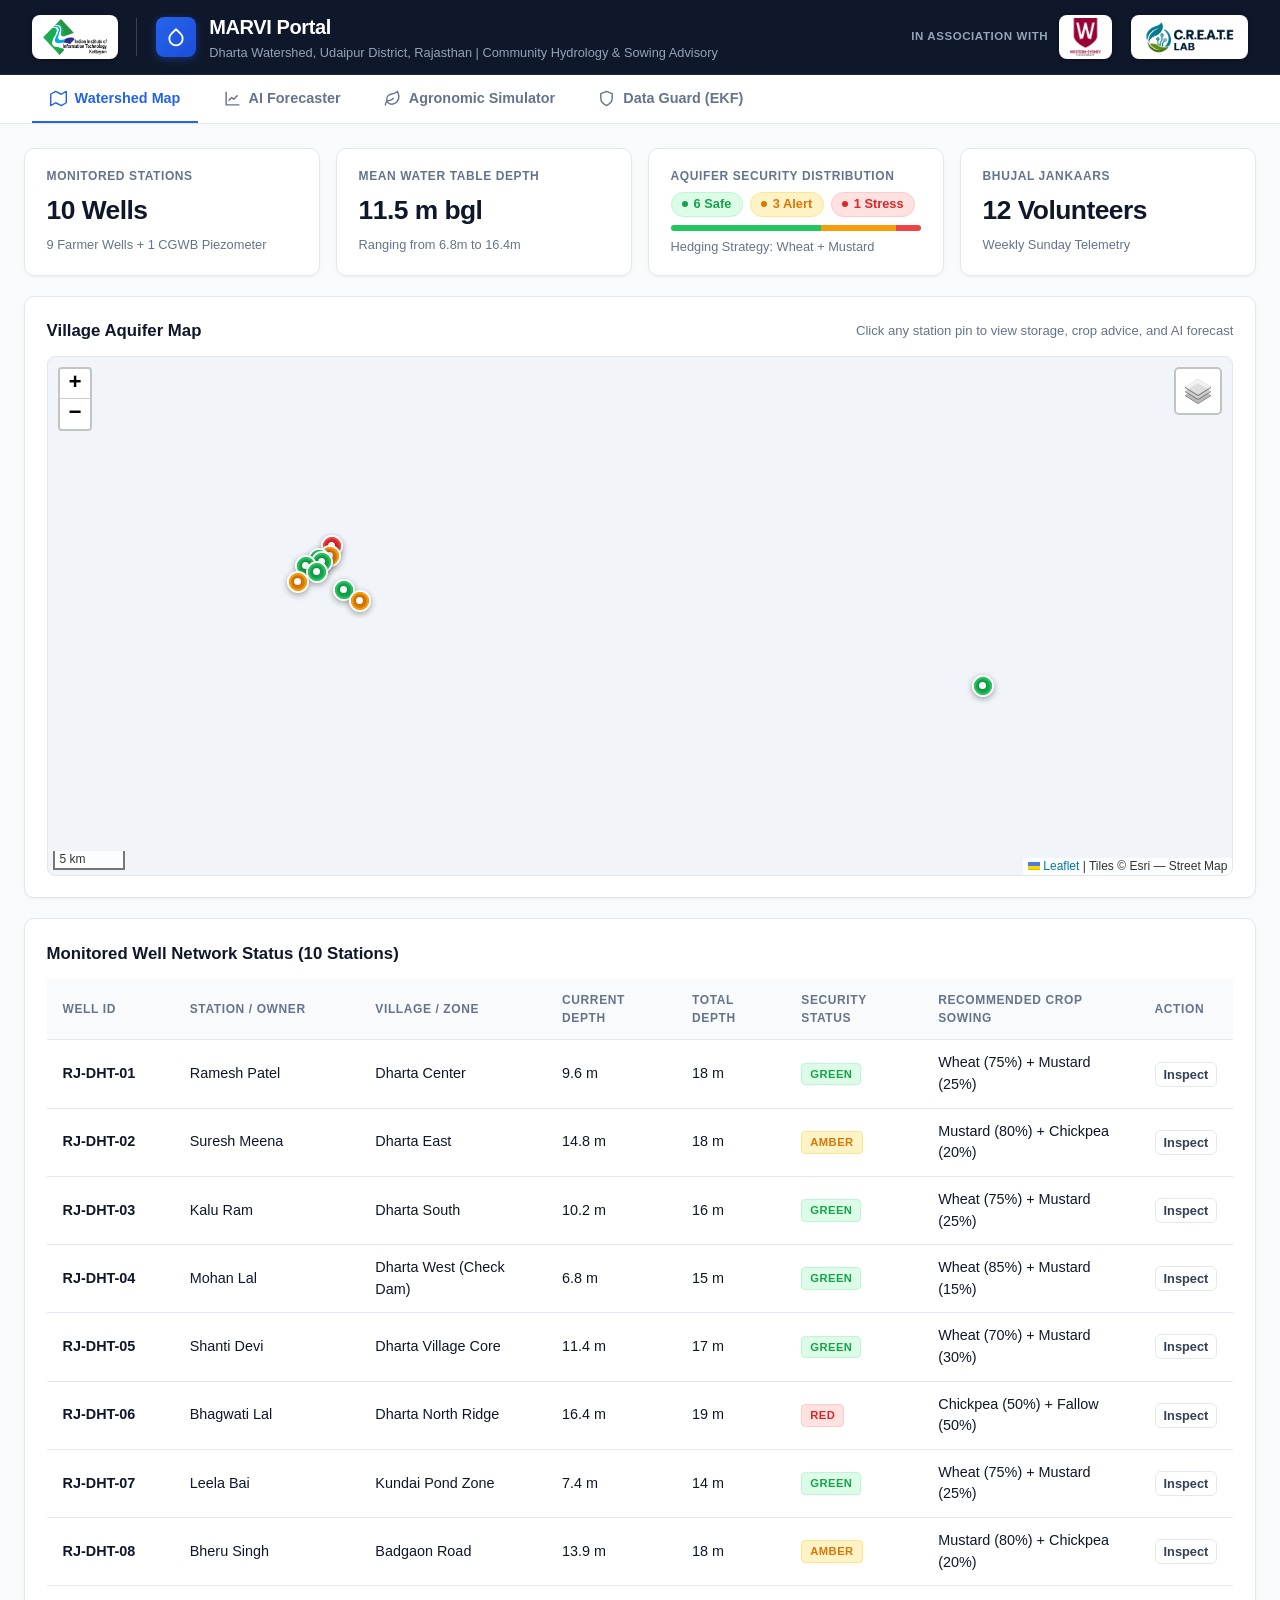
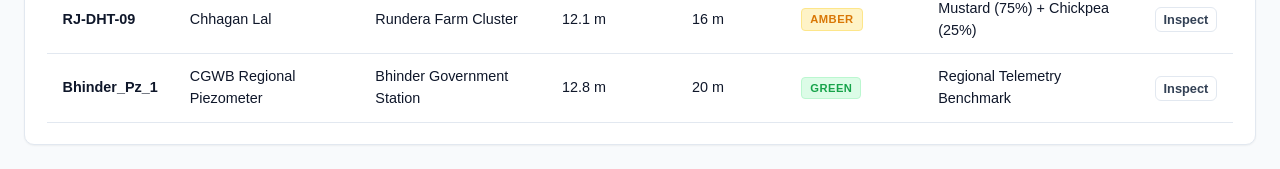
==== commit 6a6e719f: "Fix well pins, telemetry fleet table, and AI forecast graph with hybrid offline-first client and res" ====
--- a/static/index.html
+++ b/static/index.html
@@ -526,6 +526,6 @@
     </main>
 
     <!-- Custom App Script -->
-    <script src="/static/app.js?v=4.1"></script>
+    <script src="/static/app.js?v=4.5"></script>
 </body>
 </html>
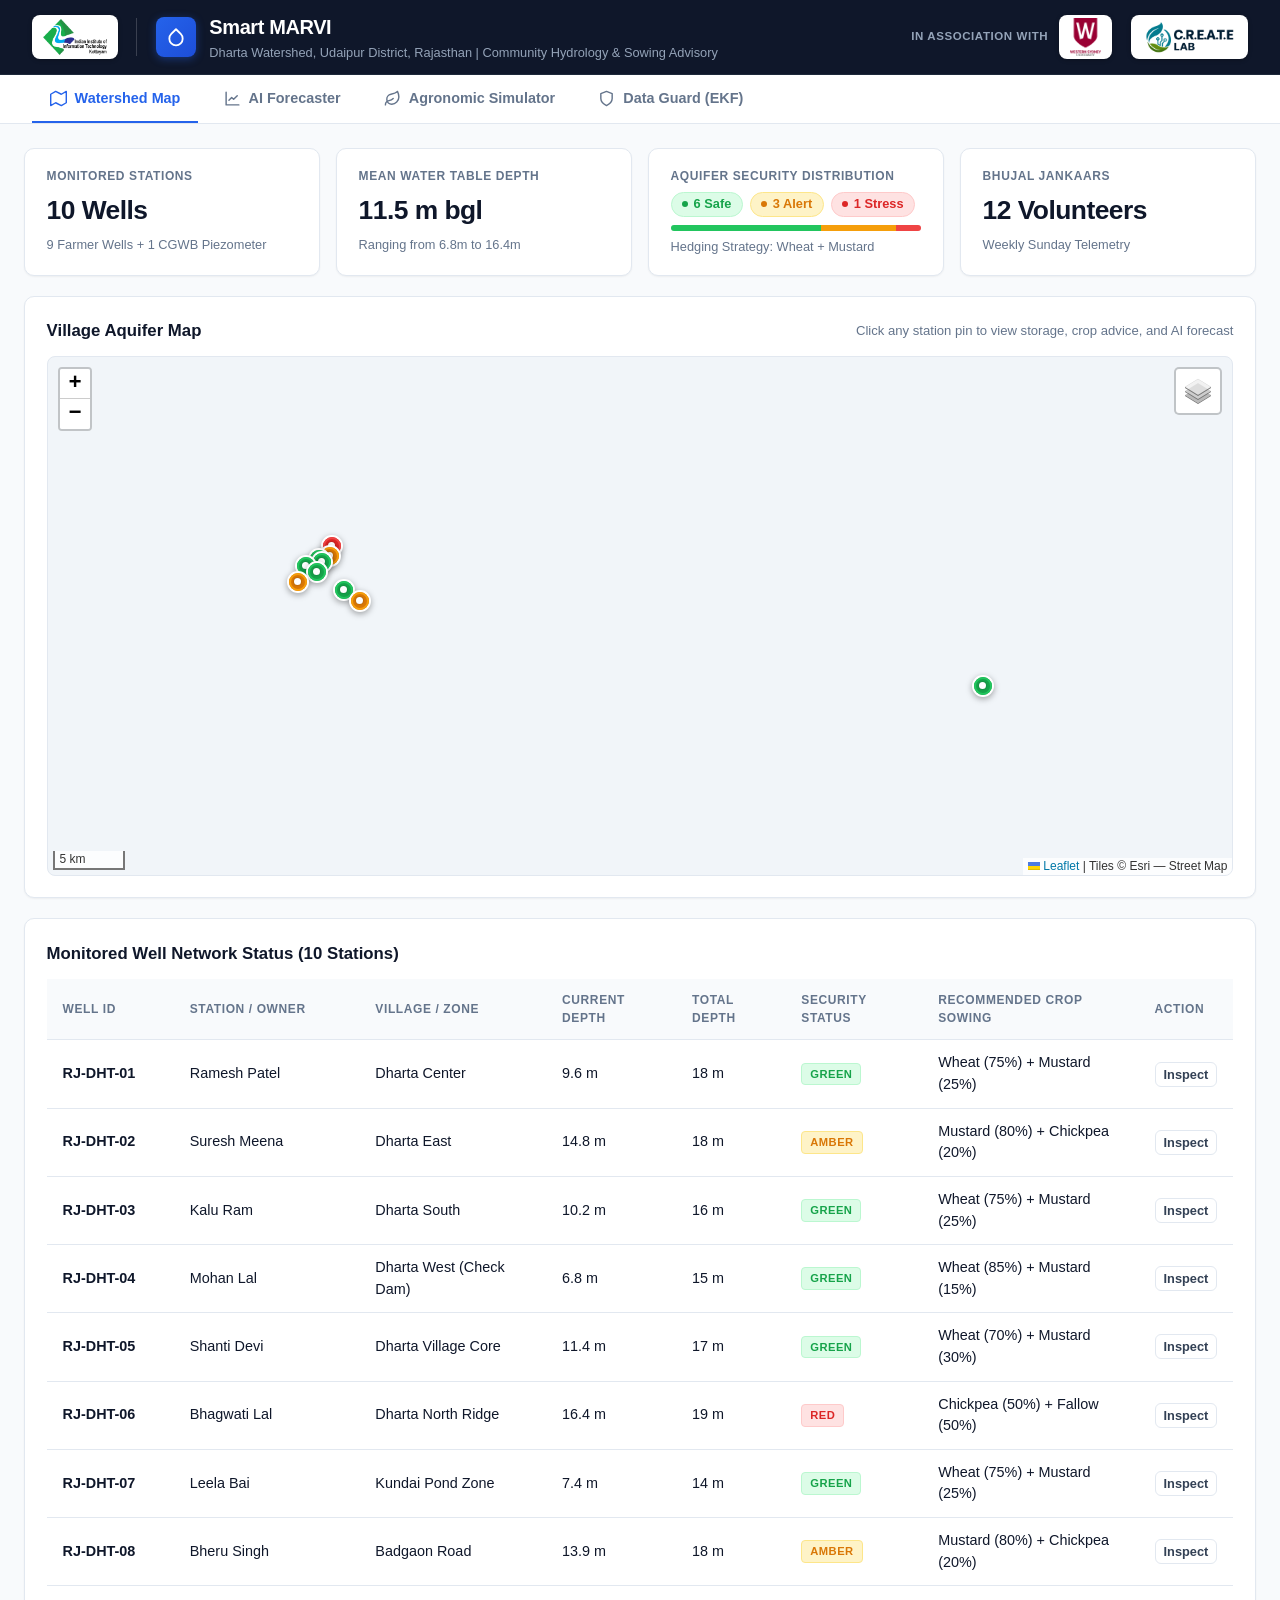
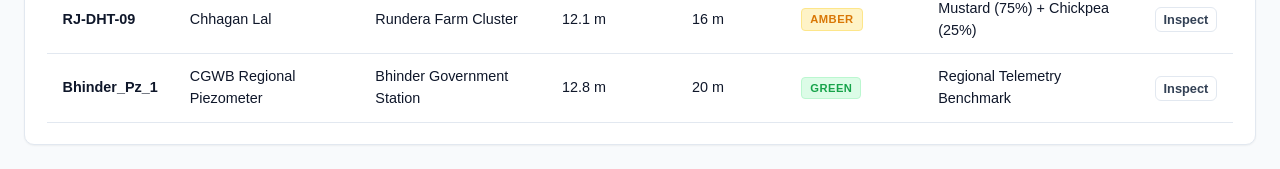
==== commit 8cb2d51c: "Update portal brand title to Smart MARVI" ====
--- a/static/index.html
+++ b/static/index.html
@@ -3,7 +3,7 @@
 <head>
     <meta charset="UTF-8">
     <meta name="viewport" content="width=device-width, initial-scale=1.0">
-    <title>MARVI - Smart Groundwater & Agronomic Advisory Portal</title>
+    <title>Smart MARVI - Community Groundwater & Sowing Advisory Portal</title>
     <link rel="icon" type="image/svg+xml" href="/static/favicon.svg">
     <link rel="shortcut icon" href="/static/favicon.svg">
     <!-- Local Leaflet CSS -->
@@ -32,7 +32,7 @@
                 </div>
                 <div>
                     <div class="brand-title">
-                        <span>MARVI Portal</span>
+                        <span>Smart MARVI</span>
                     </div>
                     <div class="brand-subtitle">Dharta Watershed, Udaipur District, Rajasthan | Community Hydrology & Sowing Advisory</div>
                 </div>
@@ -526,6 +526,6 @@
     </main>
 
     <!-- Custom App Script -->
-    <script src="/static/app.js?v=4.5"></script>
+    <script src="/static/app.js?v=4.6"></script>
 </body>
 </html>
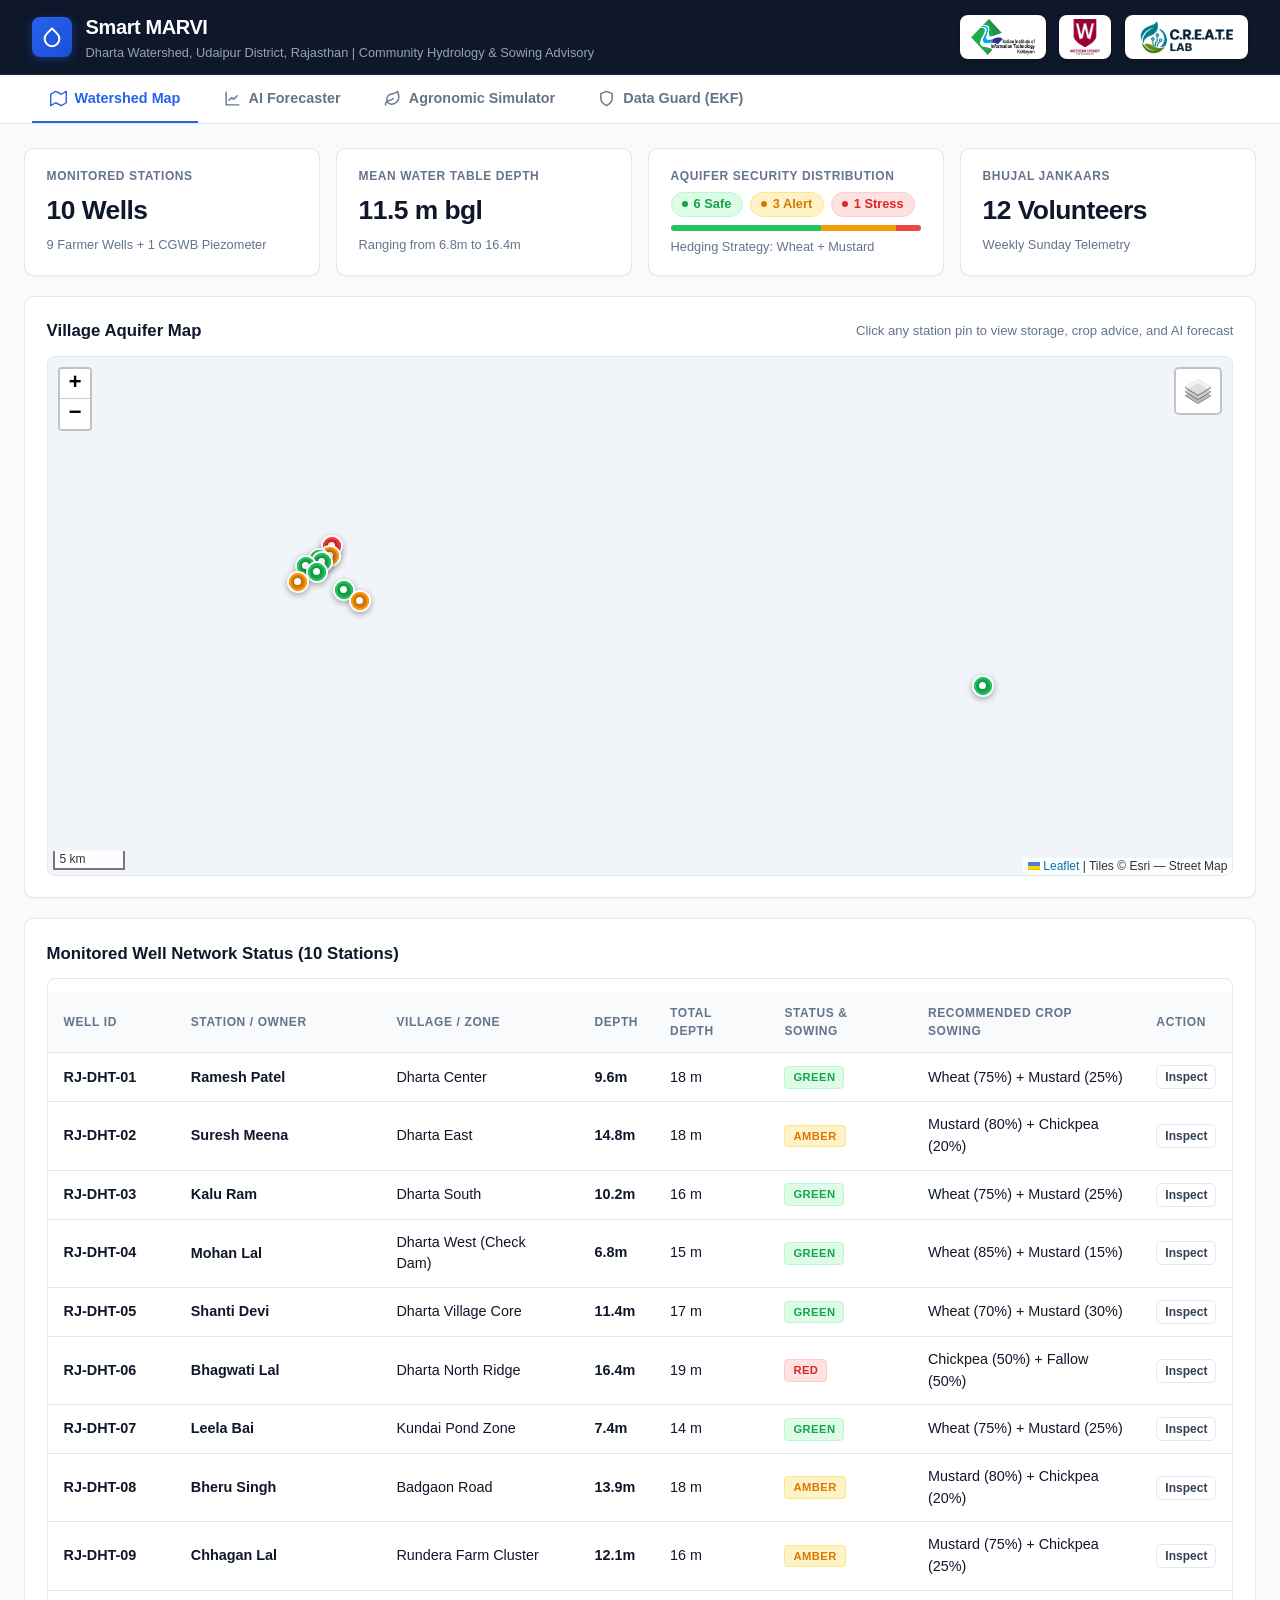
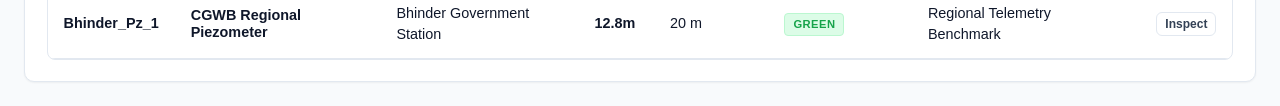
==== commit cc2c4e9f: "feat(mobile): optimize mobile header logos and compact 4-column fleet table" ====
--- a/static/index.html
+++ b/static/index.html
@@ -13,41 +13,37 @@
     <!-- Local Leaflet JS -->
     <script src="/static/vendor/leaflet.js"></script>
     <!-- Custom Style -->
-    <link rel="stylesheet" href="/static/style.css?v=4.3">
+    <link rel="stylesheet" href="/static/style.css?v=5.0">
 </head>
 <body>
 
     <!-- Header -->
     <header>
-        <div class="header-left">
+        <!-- Institutional Partner Logos at the Very Top (All in One Level) -->
+        <div class="header-top-logos">
             <div class="header-logo-card" title="Indian Institute of Information Technology Kottayam">
-                <img src="/static/images/iiit_kottayam_logo.png" alt="IIIT Kottayam" class="header-logo" style="max-height: 36px;">
-            </div>
-            <div class="header-vdiv"></div>
-            <div class="brand">
-                <div class="brand-icon-wrap">
-                    <svg width="20" height="20" viewBox="0 0 24 24" fill="none" stroke="currentColor" stroke-width="2.2" stroke-linecap="round" stroke-linejoin="round">
-                        <path d="M12 2.69l5.66 5.66a8 8 0 1 1-11.31 0z"/>
-                    </svg>
-                </div>
-                <div>
-                    <div class="brand-title">
-                        <span>Smart MARVI</span>
-                    </div>
-                    <div class="brand-subtitle">Dharta Watershed, Udaipur District, Rajasthan | Community Hydrology & Sowing Advisory</div>
-                </div>
+                <img src="/static/images/iiit_kottayam_logo.png" alt="IIIT Kottayam" class="header-logo">
+            </div>
+            <div class="header-logo-card" title="Western Sydney University">
+                <img src="/static/images/wsu_logo.png" alt="Western Sydney University" class="header-logo">
+            </div>
+            <div class="header-logo-card" title="C.R.E.A.T.E Lab, IIIT Kottayam">
+                <img src="/static/images/create_lab_logo.png" alt="C.R.E.A.T.E Lab" class="header-logo">
             </div>
         </div>
 
-        <div class="header-right">
-            <div class="association-block">
-                <span class="association-text">In association with</span>
-                <div class="header-logo-card" title="Western Sydney University">
-                    <img src="/static/images/wsu_logo.png" alt="Western Sydney University" class="header-logo" style="max-height: 38px;">
-                </div>
-            </div>
-            <div class="header-logo-card" title="C.R.E.A.T.E Lab, IIIT Kottayam">
-                <img src="/static/images/create_lab_logo.png" alt="C.R.E.A.T.E Lab" class="header-logo" style="max-height: 34px;">
+        <!-- Brand Title & Subtitle Bar -->
+        <div class="brand">
+            <div class="brand-icon-wrap">
+                <svg width="22" height="22" viewBox="0 0 24 24" fill="none" stroke="currentColor" stroke-width="2.2" stroke-linecap="round" stroke-linejoin="round">
+                    <path d="M12 2.69l5.66 5.66a8 8 0 1 1-11.31 0z"/>
+                </svg>
+            </div>
+            <div class="brand-text">
+                <div class="brand-title">
+                    <span>Smart MARVI</span>
+                </div>
+                <div class="brand-subtitle">Dharta Watershed, Udaipur District, Rajasthan | Community Hydrology & Sowing Advisory</div>
             </div>
         </div>
     </header>
@@ -123,24 +119,29 @@
 
             <!-- Well Fleet Table -->
             <div class="card">
-                <div class="card-title">Monitored Well Network Status (10 Stations)</div>
-                <table class="data-table">
+                <div class="card-title">
+                    <span>Monitored Well Network Status (10 Stations)</span>
+                    <span class="table-scroll-hint">← Swipe to view all 8 columns →</span>
+                </div>
+                <div class="table-responsive">
+                    <table class="data-table">
                     <thead>
                         <tr>
-                            <th>Well ID</th>
-                            <th>Station / Owner</th>
-                            <th>Village / Zone</th>
-                            <th>Current Depth</th>
-                            <th>Total Depth</th>
-                            <th>Security Status</th>
-                            <th>Recommended Crop Sowing</th>
-                            <th>Action</th>
+                            <th class="col-well-id desktop-only">Well ID</th>
+                            <th class="col-station">Station / Owner</th>
+                            <th class="col-village desktop-only">Village / Zone</th>
+                            <th class="col-depth">Depth</th>
+                            <th class="col-total desktop-only">Total Depth</th>
+                            <th class="col-status">Status & Sowing</th>
+                            <th class="col-crop desktop-only">Recommended Crop Sowing</th>
+                            <th class="col-action">Action</th>
                         </tr>
                     </thead>
                     <tbody id="fleet-table-body">
                         <!-- Populated by JS -->
                     </tbody>
                 </table>
+                </div>
             </div>
         </section>
 
@@ -160,8 +161,8 @@
                 </p>
 
                 <!-- Well Selector Bar -->
-                <div style="background:#f8fafc; padding:0.9rem 1.2rem; border-radius:8px; border:1px solid var(--border); margin-bottom:1.25rem; display:flex; align-items:center; justify-content:space-between; flex-wrap:wrap; gap:1rem;">
-                    <div style="display:flex; align-items:center; gap:0.75rem;">
+                <div class="forecast-selector-bar">
+                    <div class="forecast-selector-left">
                         <svg width="20" height="20" viewBox="0 0 24 24" fill="none" stroke="currentColor" stroke-width="2" stroke-linecap="round" stroke-linejoin="round" style="color:var(--primary-accent);">
                             <circle cx="12" cy="12" r="10"></circle>
                             <circle cx="12" cy="12" r="6"></circle>
@@ -183,7 +184,7 @@
                             </select>
                         </div>
                     </div>
-                    <div id="forecast-well-meta" style="display:flex; gap:1rem; align-items:center; font-size:0.88rem;">
+                    <div id="forecast-well-meta" class="forecast-well-meta">
                         <!-- Updated by JS -->
                     </div>
                 </div>
@@ -207,12 +208,12 @@
                 </div>
 
                 <!-- Chart Horizon Mode Switcher -->
-                <div style="display:flex; justify-content:space-between; align-items:center; margin-top:1.2rem; margin-bottom:0.6rem; flex-wrap:wrap; gap:0.5rem; background:#f8fafc; padding:0.6rem 1rem; border-radius:8px; border:1px solid var(--border);">
-                    <div style="font-weight:700; color:var(--primary); font-size:0.88rem; display:flex; align-items:center; gap:0.4rem;">
+                <div class="horizon-switcher-bar">
+                    <div class="horizon-switcher-label">
                         <span>Forecast Horizon:</span>
-                        <span style="font-weight:normal; font-size:0.8rem; color:var(--text-muted);">(Compare Predicted vs Actual for exact timeframes)</span>
-                    </div>
-                    <div style="display:flex; gap:0.4rem;">
+                        <span class="horizon-sub-label">(Compare Predicted vs Actual)</span>
+                    </div>
+                    <div class="horizon-btn-group">
                         <button id="btn-horizon-60d" class="btn btn-outline" style="padding:4px 10px; font-size:0.8rem;" onclick="setHorizonMode('60D')">
                             60-Day Horizon
                         </button>
@@ -226,7 +227,7 @@
                 </div>
 
                 <!-- Chart.js Graph -->
-                <div style="height: 440px; width: 100%; position: relative; margin-top: 0.5rem;">
+                <div class="forecast-chart-container">
                     <canvas id="forecastCanvas"></canvas>
                 </div>
             </div>
@@ -365,7 +366,7 @@
                         </div>
 
                         <!-- Graphical Cutaway Well Diagram -->
-                        <div style="background:#f8fafc; border-radius:8px; padding:1rem; border:1px solid var(--border); display:flex; align-items:center; justify-content:center; gap:2rem;">
+                        <div class="simulator-cutaway-wrap">
                             <div style="font-size:0.82rem; color:var(--text-muted); width:140px; line-height:1.4;">
                                 <div><strong>Surface: 0.0m</strong></div>
                                 <div style="margin: 22px 0 30px 0; color:#2563eb; font-weight:bold;">
@@ -526,6 +527,6 @@
     </main>
 
     <!-- Custom App Script -->
-    <script src="/static/app.js?v=4.6"></script>
+    <script src="/static/app.js?v=5.0"></script>
 </body>
 </html>
--- a/static/style.css
+++ b/static/style.css
@@ -58,23 +58,12 @@
   gap: 1.25rem;
 }
 
-.header-left {
-  display: flex;
-  align-items: center;
-  gap: 1.15rem;
-}
-
-.header-vdiv {
-  width: 1px;
-  height: 38px;
-  background: rgba(255, 255, 255, 0.18);
-}
-
-.header-right {
-  display: flex;
-  align-items: center;
-  gap: 1.15rem;
-  flex-wrap: wrap;
+.header-top-logos {
+  order: 2;
+  display: flex;
+  align-items: center;
+  gap: 0.85rem;
+  flex-wrap: nowrap;
 }
 
 .header-logo-card {
@@ -118,6 +107,7 @@
 }
 
 .brand {
+  order: 1;
   display: flex;
   align-items: center;
   gap: 0.85rem;
@@ -732,3 +722,474 @@
   font-weight: 600;
   color: var(--text-muted);
 }
+
+/* ==========================================================================
+   MOBILE & TABLET RESPONSIVE ENHANCEMENTS (v4.6)
+   ========================================================================== */
+
+/* Table Scroll Wrapper */
+.table-responsive {
+  width: 100%;
+  overflow-x: auto;
+  -webkit-overflow-scrolling: touch;
+  margin-top: 0.65rem;
+  border-radius: 8px;
+  border: 1px solid var(--border);
+  background: white;
+}
+
+.table-scroll-hint {
+  display: none;
+  font-size: 0.72rem;
+  color: var(--text-muted);
+  font-weight: 500;
+  text-align: right;
+  margin-top: 0.25rem;
+}
+
+/* Forecast Tab Component Layouts */
+.forecast-selector-bar {
+  background: #f8fafc;
+  padding: 0.9rem 1.2rem;
+  border-radius: 8px;
+  border: 1px solid var(--border);
+  margin-bottom: 1.25rem;
+  display: flex;
+  align-items: center;
+  justify-content: space-between;
+  flex-wrap: wrap;
+  gap: 1rem;
+}
+
+.forecast-selector-left {
+  display: flex;
+  align-items: center;
+  gap: 0.75rem;
+  flex: 1;
+  min-width: 280px;
+}
+
+.forecast-well-meta {
+  display: flex;
+  gap: 1rem;
+  align-items: center;
+  font-size: 0.88rem;
+  flex-wrap: wrap;
+}
+
+.horizon-switcher-bar {
+  display: flex;
+  justify-content: space-between;
+  align-items: center;
+  margin-top: 1.2rem;
+  margin-bottom: 0.6rem;
+  flex-wrap: wrap;
+  gap: 0.5rem;
+  background: #f8fafc;
+  padding: 0.6rem 1rem;
+  border-radius: 8px;
+  border: 1px solid var(--border);
+}
+
+.horizon-switcher-label {
+  font-weight: 700;
+  color: var(--primary);
+  font-size: 0.88rem;
+  display: flex;
+  align-items: center;
+  gap: 0.4rem;
+  flex-wrap: wrap;
+}
+
+.horizon-sub-label {
+  font-weight: normal;
+  font-size: 0.8rem;
+  color: var(--text-muted);
+}
+
+.horizon-btn-group {
+  display: flex;
+  gap: 0.4rem;
+  flex-wrap: wrap;
+}
+
+.forecast-chart-container {
+  height: 440px;
+  width: 100%;
+  position: relative;
+  margin-top: 0.5rem;
+}
+
+/* Simulator Cutaway Layout */
+.simulator-cutaway-wrap {
+  background: #f8fafc;
+  border-radius: 8px;
+  padding: 1rem;
+  border: 1px solid var(--border);
+  display: flex;
+  align-items: center;
+  justify-content: center;
+  gap: 2rem;
+  overflow: hidden;
+}
+
+/* Responsive Breakpoints */
+@media (max-width: 900px) {
+  .grid-2 {
+    grid-template-columns: 1fr;
+    gap: 1.25rem;
+  }
+}
+
+@media (max-width: 768px) {
+  header {
+    padding: 0.6rem 0.85rem;
+    flex-direction: column;
+    align-items: stretch;
+    gap: 0.55rem;
+  }
+
+  .header-top-logos {
+    order: 1 !important; /* ALL LOGOS ON THE EXACT SAME HORIZONTAL LEVEL AT THE VERY TOP */
+    display: flex !important;
+    align-items: center !important;
+    justify-content: center !important;
+    gap: 0.75rem !important;
+    width: 100% !important;
+    padding-bottom: 0.5rem !important;
+    border-bottom: 1px solid rgba(255, 255, 255, 0.12) !important;
+    flex-wrap: nowrap !important;
+  }
+
+  .header-logo-card {
+    height: 38px !important;
+    padding: 3px 10px !important;
+    flex: 0 0 auto !important;
+  }
+
+  .header-logo {
+    max-height: 28px !important;
+    width: auto !important;
+    object-fit: contain !important;
+    display: block !important;
+  }
+
+  .brand {
+    order: 2 !important; /* BRAND TITLE & SUBTITLE BELOW LOGOS */
+    display: flex;
+    align-items: center;
+    gap: 0.65rem;
+    width: 100%;
+  }
+
+  .association-block {
+    gap: 0.45rem;
+  }
+
+  .association-text {
+    font-size: 0.65rem;
+  }
+
+  .header-logo-card {
+    height: 38px;
+    padding: 3px 8px;
+  }
+
+  .header-logo {
+    max-height: 28px;
+  }
+
+  .brand-icon-wrap {
+    width: 36px;
+    height: 36px;
+  }
+
+  .brand-title {
+    font-size: 1.15rem;
+  }
+
+  .brand-subtitle {
+    font-size: 0.72rem;
+    line-height: 1.3;
+    display: -webkit-box;
+    -webkit-line-clamp: 2;
+    -webkit-box-orient: vertical;
+    overflow: hidden;
+  }
+
+  nav.tab-nav {
+    padding: 0 0.5rem;
+    gap: 0.25rem;
+    overflow-x: auto;
+    -webkit-overflow-scrolling: touch;
+    scrollbar-width: none;
+  }
+
+  nav.tab-nav::-webkit-scrollbar {
+    display: none;
+  }
+
+  .tab-btn {
+    padding: 0.75rem 0.85rem;
+    font-size: 0.82rem;
+    gap: 0.35rem;
+    white-space: nowrap;
+  }
+
+  main.container {
+    margin: 0.85rem auto;
+    padding: 0 0.75rem;
+  }
+
+  .card {
+    padding: 1rem;
+    margin-bottom: 0.85rem;
+    border-radius: 8px;
+  }
+
+  #map {
+    height: 350px;
+  }
+
+  .table-scroll-hint {
+    display: inline-block;
+  }
+
+  table.data-table th,
+  table.data-table td {
+    padding: 0.55rem 0.65rem;
+    font-size: 0.8rem;
+    white-space: nowrap;
+  }
+
+  .well-popup {
+    min-width: 230px;
+    max-width: 270px;
+    padding: 6px;
+  }
+}
+
+@media (max-width: 640px) {
+  .stats-grid {
+    grid-template-columns: repeat(2, 1fr) !important;
+    gap: 0.55rem !important;
+    margin-bottom: 0.75rem !important;
+  }
+
+  .stat-card {
+    padding: 0.75rem 0.85rem;
+    border-radius: 8px;
+  }
+
+  .stat-label {
+    font-size: 0.65rem;
+  }
+
+  .stat-value {
+    font-size: 1.25rem;
+    margin: 0.15rem 0;
+  }
+
+  .stat-sub {
+    font-size: 0.7rem;
+    line-height: 1.3;
+  }
+
+  .chip-group {
+    gap: 0.25rem;
+    margin: 0.2rem 0;
+  }
+
+  .chip {
+    font-size: 0.7rem;
+    padding: 0.15rem 0.45rem;
+  }
+
+  /* Prevent auto-zoom on iOS */
+  input[type="text"],
+  input[type="number"],
+  select {
+    font-size: 16px !important;
+  }
+
+  #forecast-well-select {
+    min-width: 0 !important;
+    width: 100% !important;
+    max-width: 100% !important;
+  }
+
+  .forecast-selector-bar {
+    padding: 0.75rem;
+    flex-direction: column;
+    align-items: stretch;
+    gap: 0.65rem;
+  }
+
+  .forecast-selector-left {
+    min-width: 0;
+    width: 100%;
+  }
+
+  .horizon-switcher-bar {
+    padding: 0.65rem;
+    flex-direction: column;
+    align-items: stretch;
+    gap: 0.5rem;
+  }
+
+  .horizon-btn-group {
+    width: 100%;
+    display: flex;
+    gap: 0.25rem;
+  }
+
+  .horizon-btn-group .btn {
+    flex: 1;
+    padding: 6px 4px !important;
+    font-size: 0.72rem !important;
+    text-align: center;
+  }
+
+  .forecast-chart-container {
+    height: 290px !important;
+  }
+
+  .simulator-cutaway-wrap {
+    flex-direction: column !important;
+    gap: 1rem !important;
+    padding: 0.85rem !important;
+  }
+
+  .column-visualizer {
+    height: 220px;
+    width: 100px;
+  }
+
+  .column-label {
+    right: -80px;
+    font-size: 0.7rem;
+  }
+}
+
+/* Responsive Table Column Helpers & Compact Mobile Layout (v4.7) */
+.mobile-only {
+  display: none;
+}
+
+.table-sub-text {
+  font-size: 0.68rem;
+  color: var(--text-muted);
+  line-height: 1.25;
+  margin-top: 1px;
+}
+
+.table-station-name {
+  font-weight: 700;
+  color: #0f172a;
+  line-height: 1.2;
+}
+
+.table-depth-main {
+  font-weight: 700;
+  color: #0f172a;
+}
+
+.table-sub-crop {
+  font-size: 0.68rem;
+  color: #1e40af;
+  font-weight: 600;
+  line-height: 1.2;
+  margin-top: 2px;
+}
+
+.btn-inspect {
+  padding: 4px 8px;
+  font-size: 0.75rem;
+}
+
+@media (max-width: 640px) {
+  /* Hide extraneous desktop columns so 100% of information fits on screen without swiping */
+  .desktop-only {
+    display: none !important;
+  }
+  
+  .mobile-only {
+    display: block !important;
+  }
+
+  table.data-table {
+    table-layout: fixed !important;
+    width: 100% !important;
+    margin-top: 0.25rem;
+    border-collapse: collapse;
+  }
+
+  table.data-table th,
+  table.data-table td {
+    padding: 0.45rem 0.2rem !important;
+    font-size: 0.74rem;
+    overflow: hidden;
+    vertical-align: middle;
+    white-space: normal !important;
+    word-break: normal !important; /* Never split single words like DEPTH or ACTION mid-word */
+  }
+
+  table.data-table th {
+    letter-spacing: 0.02em !important;
+    font-size: 0.71rem !important;
+  }
+
+  /* Fixed column proportions designed for mobile screen widths (Zero horizontal swiping) */
+  table.data-table th.col-station,
+  table.data-table td.col-station {
+    width: 33%;
+    padding-left: 0.35rem !important;
+  }
+
+  table.data-table th.col-depth,
+  table.data-table td.col-depth {
+    width: 18%;
+    text-align: center;
+  }
+
+  table.data-table th.col-depth {
+    white-space: nowrap !important;
+  }
+
+  table.data-table th.col-status,
+  table.data-table td.col-status {
+    width: 29%;
+  }
+
+  table.data-table th.col-action,
+  table.data-table td.col-action {
+    width: 20%;
+    text-align: center;
+    padding-right: 0.35rem !important;
+  }
+
+  table.data-table th.col-action {
+    white-space: nowrap !important;
+  }
+
+  .btn-inspect {
+    padding: 4px 6px !important;
+    font-size: 0.72rem !important;
+    width: auto;
+    min-width: 42px;
+  }
+
+  .status-badge {
+    padding: 1px 4px !important;
+    font-size: 0.6rem !important;
+  }
+
+  .table-responsive {
+    overflow-x: hidden !important; /* Zero horizontal swiping required! */
+    border: none !important;
+  }
+
+  .table-scroll-hint {
+    display: none !important; /* Removed because table fits completely on screen! */
+  }
+}
